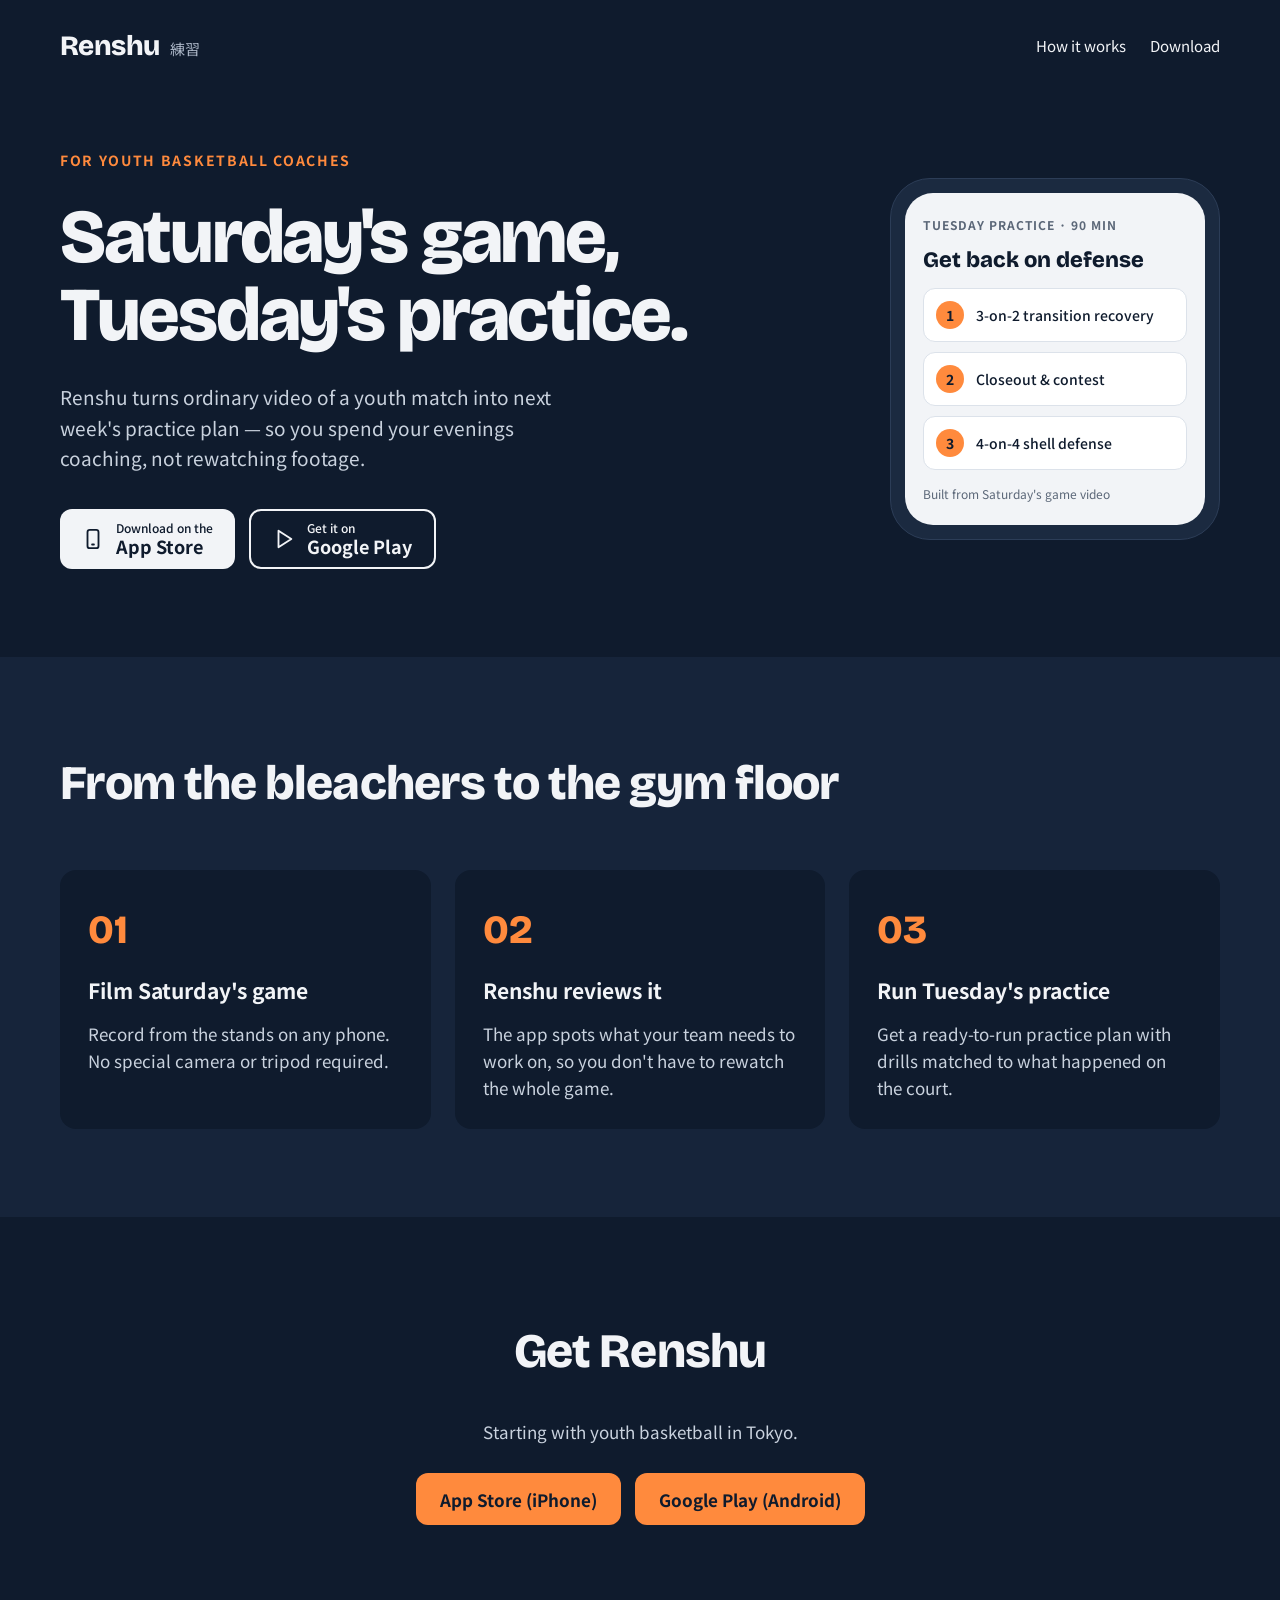
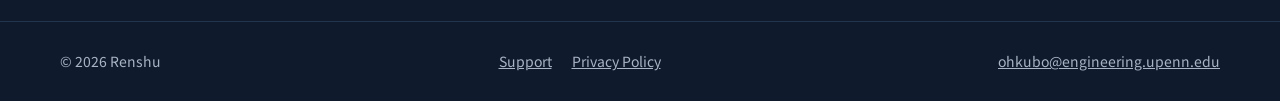
==== index.html @ fe7e8492 "Add Renshu landing, privacy and support pages Co-Authored-By: Claude Opus 5.5 <noreply@anthropic.com" ====
<!doctype html>
<html lang="en">
<head>
<meta charset="utf-8">
<meta name="viewport" content="width=device-width, initial-scale=1">
<title>Renshu — Saturday's game, Tuesday's practice</title>
<meta name="description" content="Renshu turns ordinary video of a youth basketball game into next week's practice plan.">
<!-- Store links: replace APP_STORE_URL and GOOGLE_PLAY_URL below (2 of each) once the listings are live. -->
<link rel="preconnect" href="https://fonts.googleapis.com">
<link href="https://fonts.googleapis.com/css2?family=Bricolage+Grotesque:opsz,wght@12..96,500;12..96,700;12..96,800&family=Noto+Sans+JP:wght@400;500;700&display=swap" rel="stylesheet">
<style>
body{margin:0;background:#0F1B2D}
a{color:#F2F4F7}a:hover{color:#FFB37A}
</style>
</head>
<body>
<div style="min-height: 100vh; background: #0F1B2D; color: #F2F4F7; font-family: 'Noto Sans JP', system-ui, sans-serif; font-size: 17px; line-height: 1.6">

<header style="max-width: 1160px; margin: 0 auto; padding: 24px 24px; display: flex; flex-wrap: wrap; gap: 16px; align-items: center; justify-content: space-between">
<div style="display: flex; align-items: baseline; gap: 10px">
<span style="font-family: 'Bricolage Grotesque', sans-serif; font-weight: 800; font-size: 28px; letter-spacing: -0.02em">Renshu</span>
<span style="font-size: 15px; color: #A9B4C4">練習</span>
</div>
<nav style="display: flex; gap: 24px; flex-wrap: wrap; font-size: 15px">
<a href="#how" style="text-decoration: none">How it works</a>
<a href="#download" style="text-decoration: none">Download</a>
</nav>
</header>

<section style="max-width: 1160px; margin: 0 auto; padding: 56px 24px 88px; display: flex; flex-wrap: wrap; gap: 56px; align-items: center">
<div style="flex: 999 1 520px; min-width: 0; display: flex; flex-direction: column; gap: 28px">
<p style="margin: 0; font-size: 14px; font-weight: 700; letter-spacing: 0.12em; text-transform: uppercase; color: #FF8A3D">For youth basketball coaches</p>
<h1 style="margin: 0; font-family: 'Bricolage Grotesque', sans-serif; font-weight: 800; font-size: clamp(44px, 6vw, 76px); line-height: 1.02; letter-spacing: -0.03em">Saturday's game,<br>Tuesday's practice.</h1>
<p style="margin: 0; max-width: 34rem; font-size: 19px; color: #C9D2DE">Renshu turns ordinary video of a youth match into next week's practice plan — so you spend your evenings coaching, not rewatching footage.</p>
<div style="display: flex; flex-wrap: wrap; gap: 14px; padding-top: 8px">
<a href="APP_STORE_URL" style="display: flex; align-items: center; gap: 12px; min-height: 56px; padding: 0 22px; border-radius: 12px; background: #F2F4F7; color: #0F1B2D; text-decoration: none; font-weight: 700">
<svg width="22" height="22" viewBox="0 0 24 24" fill="none" stroke="currentColor" stroke-width="2" stroke-linecap="round" stroke-linejoin="round" aria-hidden="true"><rect x="6" y="2" width="12" height="20" rx="2.5"></rect><path d="M11 18h2"></path></svg>
<span style="display: flex; flex-direction: column; line-height: 1.2"><span style="font-size: 12px; font-weight: 500">Download on the</span><span style="font-size: 18px">App Store</span></span>
</a>
<a href="GOOGLE_PLAY_URL" style="display: flex; align-items: center; gap: 12px; min-height: 56px; padding: 0 22px; border-radius: 12px; background: transparent; border: 2px solid #F2F4F7; color: #F2F4F7; text-decoration: none; font-weight: 700">
<svg width="22" height="22" viewBox="0 0 24 24" fill="none" stroke="currentColor" stroke-width="2" stroke-linecap="round" stroke-linejoin="round" aria-hidden="true"><path d="M6 3l14 9-14 9z"></path></svg>
<span style="display: flex; flex-direction: column; line-height: 1.2"><span style="font-size: 12px; font-weight: 500">Get it on</span><span style="font-size: 18px">Google Play</span></span>
</a>
</div>
</div>

<div style="flex: 1 1 320px; display: flex; justify-content: center">
<div style="width: 300px; max-width: 100%; border-radius: 40px; background: #1B2A40; padding: 14px; border: 1px solid #2C3D57">
<div style="border-radius: 28px; background: #F2F4F7; color: #0F1B2D; padding: 22px 18px; display: flex; flex-direction: column; gap: 14px">
<div style="font-size: 12px; font-weight: 700; letter-spacing: 0.08em; text-transform: uppercase; color: #5B6778">Tuesday practice · 90 min</div>
<div style="font-family: 'Bricolage Grotesque', sans-serif; font-size: 22px; font-weight: 800; line-height: 1.15">Get back on defense</div>
<div style="display: flex; flex-direction: column; gap: 10px">
<div style="display: flex; gap: 12px; align-items: center; padding: 12px; border-radius: 12px; background: #FFFFFF; border: 1px solid #DCE2EA"><span style="width: 28px; height: 28px; border-radius: 50%; background: #FF8A3D; color: #0F1B2D; display: flex; align-items: center; justify-content: center; font-weight: 700; font-size: 14px">1</span><span style="font-size: 14px; font-weight: 500">3-on-2 transition recovery</span></div>
<div style="display: flex; gap: 12px; align-items: center; padding: 12px; border-radius: 12px; background: #FFFFFF; border: 1px solid #DCE2EA"><span style="width: 28px; height: 28px; border-radius: 50%; background: #FF8A3D; color: #0F1B2D; display: flex; align-items: center; justify-content: center; font-weight: 700; font-size: 14px">2</span><span style="font-size: 14px; font-weight: 500">Closeout &amp; contest</span></div>
<div style="display: flex; gap: 12px; align-items: center; padding: 12px; border-radius: 12px; background: #FFFFFF; border: 1px solid #DCE2EA"><span style="width: 28px; height: 28px; border-radius: 50%; background: #FF8A3D; color: #0F1B2D; display: flex; align-items: center; justify-content: center; font-weight: 700; font-size: 14px">3</span><span style="font-size: 14px; font-weight: 500">4-on-4 shell defense</span></div>
</div>
<div style="font-size: 12px; color: #5B6778">Built from Saturday's game video</div>
</div>
</div>
</div>
</section>

<section id="how" style="background: #16243A; padding: 88px 24px">
<div style="max-width: 1160px; margin: 0 auto; display: flex; flex-direction: column; gap: 48px">
<h2 style="margin: 0; font-family: 'Bricolage Grotesque', sans-serif; font-weight: 800; font-size: clamp(32px, 4vw, 48px); letter-spacing: -0.02em">From the bleachers to the gym floor</h2>
<div style="display: grid; grid-template-columns: repeat(auto-fit, minmax(240px, 1fr)); gap: 24px">
<div style="display: flex; flex-direction: column; gap: 12px; padding: 28px; border-radius: 16px; background: #0F1B2D">
<span style="font-family: 'Bricolage Grotesque', sans-serif; font-size: 40px; font-weight: 800; color: #FF8A3D">01</span>
<h3 style="margin: 0; font-size: 21px">Film Saturday's game</h3>
<p style="margin: 0; color: #C9D2DE">Record from the stands on any phone. No special camera or tripod required.</p>
</div>
<div style="display: flex; flex-direction: column; gap: 12px; padding: 28px; border-radius: 16px; background: #0F1B2D">
<span style="font-family: 'Bricolage Grotesque', sans-serif; font-size: 40px; font-weight: 800; color: #FF8A3D">02</span>
<h3 style="margin: 0; font-size: 21px">Renshu reviews it</h3>
<p style="margin: 0; color: #C9D2DE">The app spots what your team needs to work on, so you don't have to rewatch the whole game.</p>
</div>
<div style="display: flex; flex-direction: column; gap: 12px; padding: 28px; border-radius: 16px; background: #0F1B2D">
<span style="font-family: 'Bricolage Grotesque', sans-serif; font-size: 40px; font-weight: 800; color: #FF8A3D">03</span>
<h3 style="margin: 0; font-size: 21px">Run Tuesday's practice</h3>
<p style="margin: 0; color: #C9D2DE">Get a ready-to-run practice plan with drills matched to what happened on the court.</p>
</div>
</div>
</div>
</section>

<section id="download" style="padding: 96px 24px">
<div style="max-width: 760px; margin: 0 auto; display: flex; flex-direction: column; align-items: center; gap: 28px; text-align: center">
<h2 style="margin: 0; font-family: 'Bricolage Grotesque', sans-serif; font-weight: 800; font-size: clamp(32px, 4vw, 48px); letter-spacing: -0.02em">Get Renshu</h2>
<p style="margin: 0; color: #C9D2DE">Starting with youth basketball in Tokyo.</p>
<div style="display: flex; flex-wrap: wrap; gap: 14px; justify-content: center">
<a href="APP_STORE_URL" style="display: flex; align-items: center; min-height: 52px; padding: 0 24px; border-radius: 12px; background: #FF8A3D; color: #0F1B2D; text-decoration: none; font-weight: 700">App Store (iPhone)</a>
<a href="GOOGLE_PLAY_URL" style="display: flex; align-items: center; min-height: 52px; padding: 0 24px; border-radius: 12px; background: #FF8A3D; color: #0F1B2D; text-decoration: none; font-weight: 700">Google Play (Android)</a>
</div>
</div>
</section>

<footer style="border-top: 1px solid #23344D; padding: 28px 24px">
<div style="max-width: 1160px; margin: 0 auto; display: flex; flex-wrap: wrap; gap: 12px; justify-content: space-between; font-size: 14px; color: #A9B4C4">
<span>© 2026 Renshu</span>
<span style="display: flex; gap: 20px; flex-wrap: wrap"><a href="support.html" style="color: #A9B4C4">Support</a><a href="privacy.html" style="color: #A9B4C4">Privacy Policy</a></span>
<a href="mailto:ohkubo@engineering.upenn.edu" style="color: #A9B4C4">ohkubo@engineering.upenn.edu</a>
</div>
</footer>

</div>
</body>
</html>
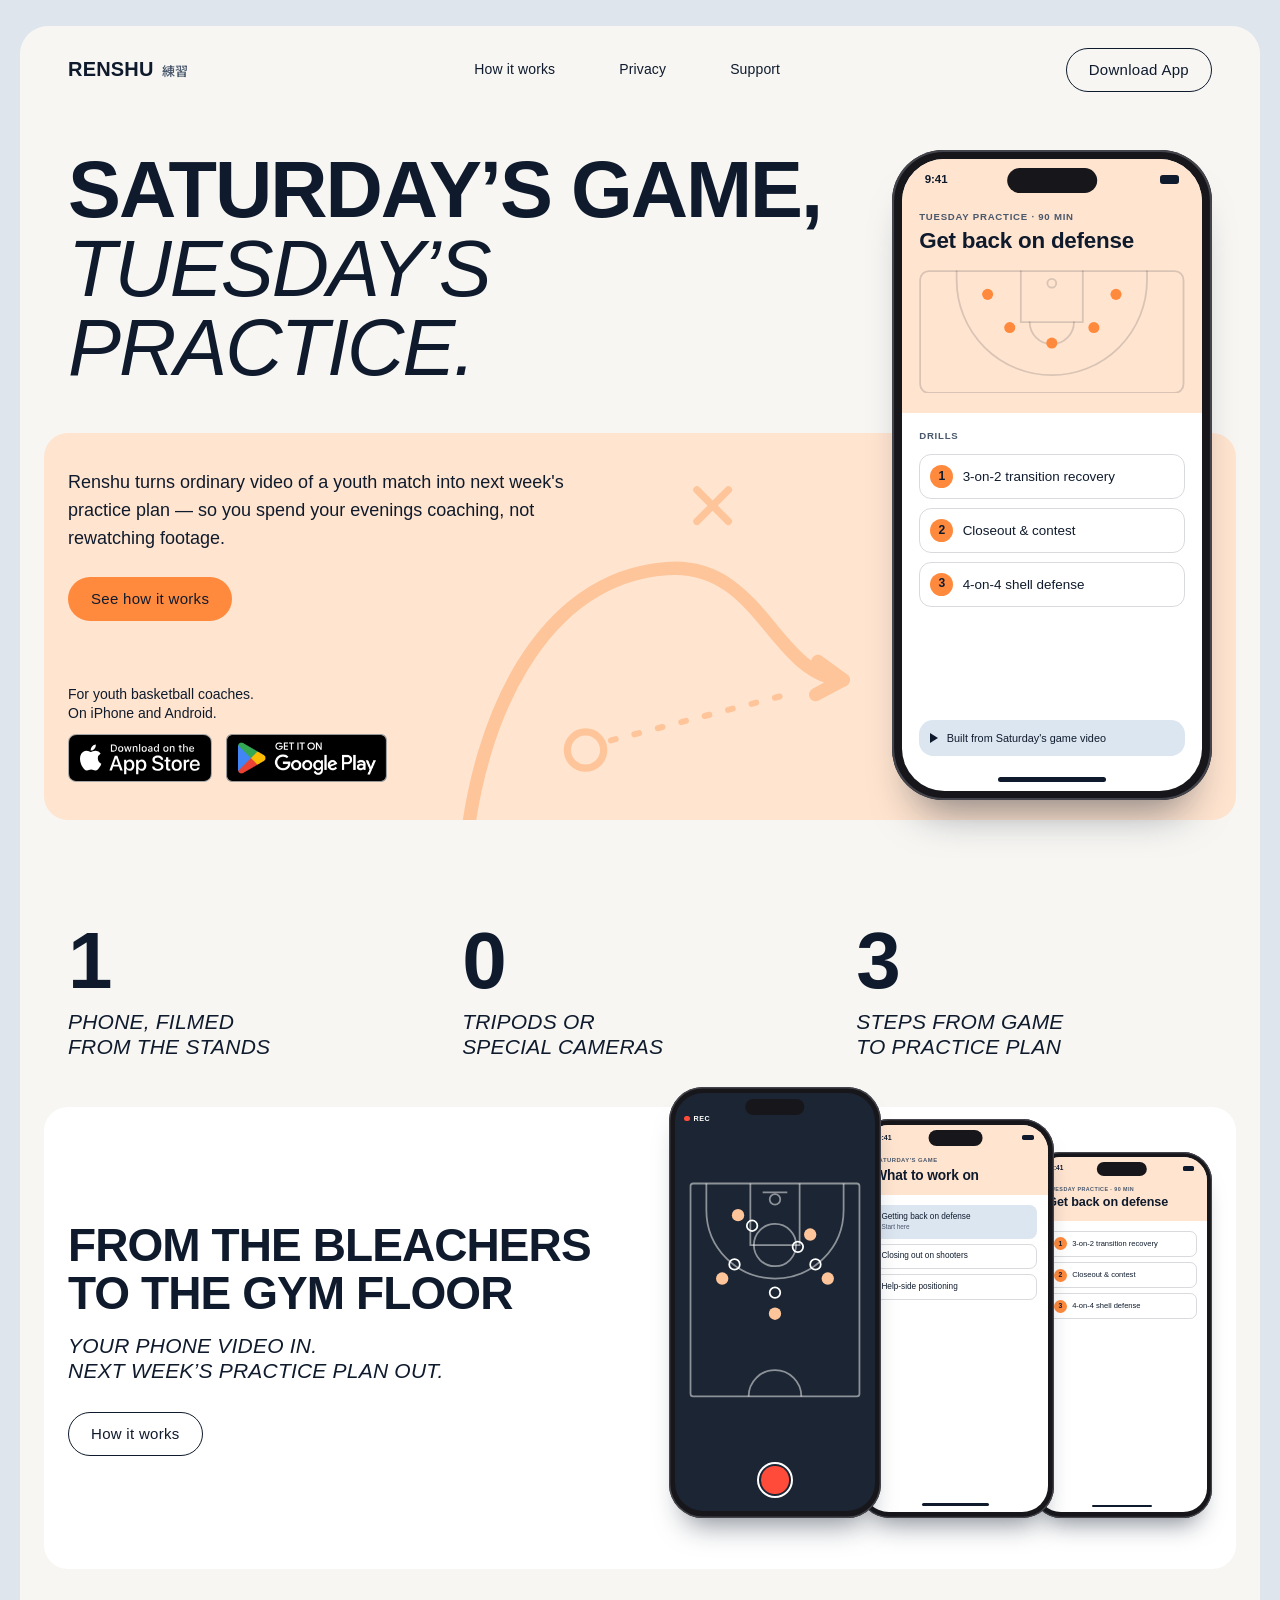
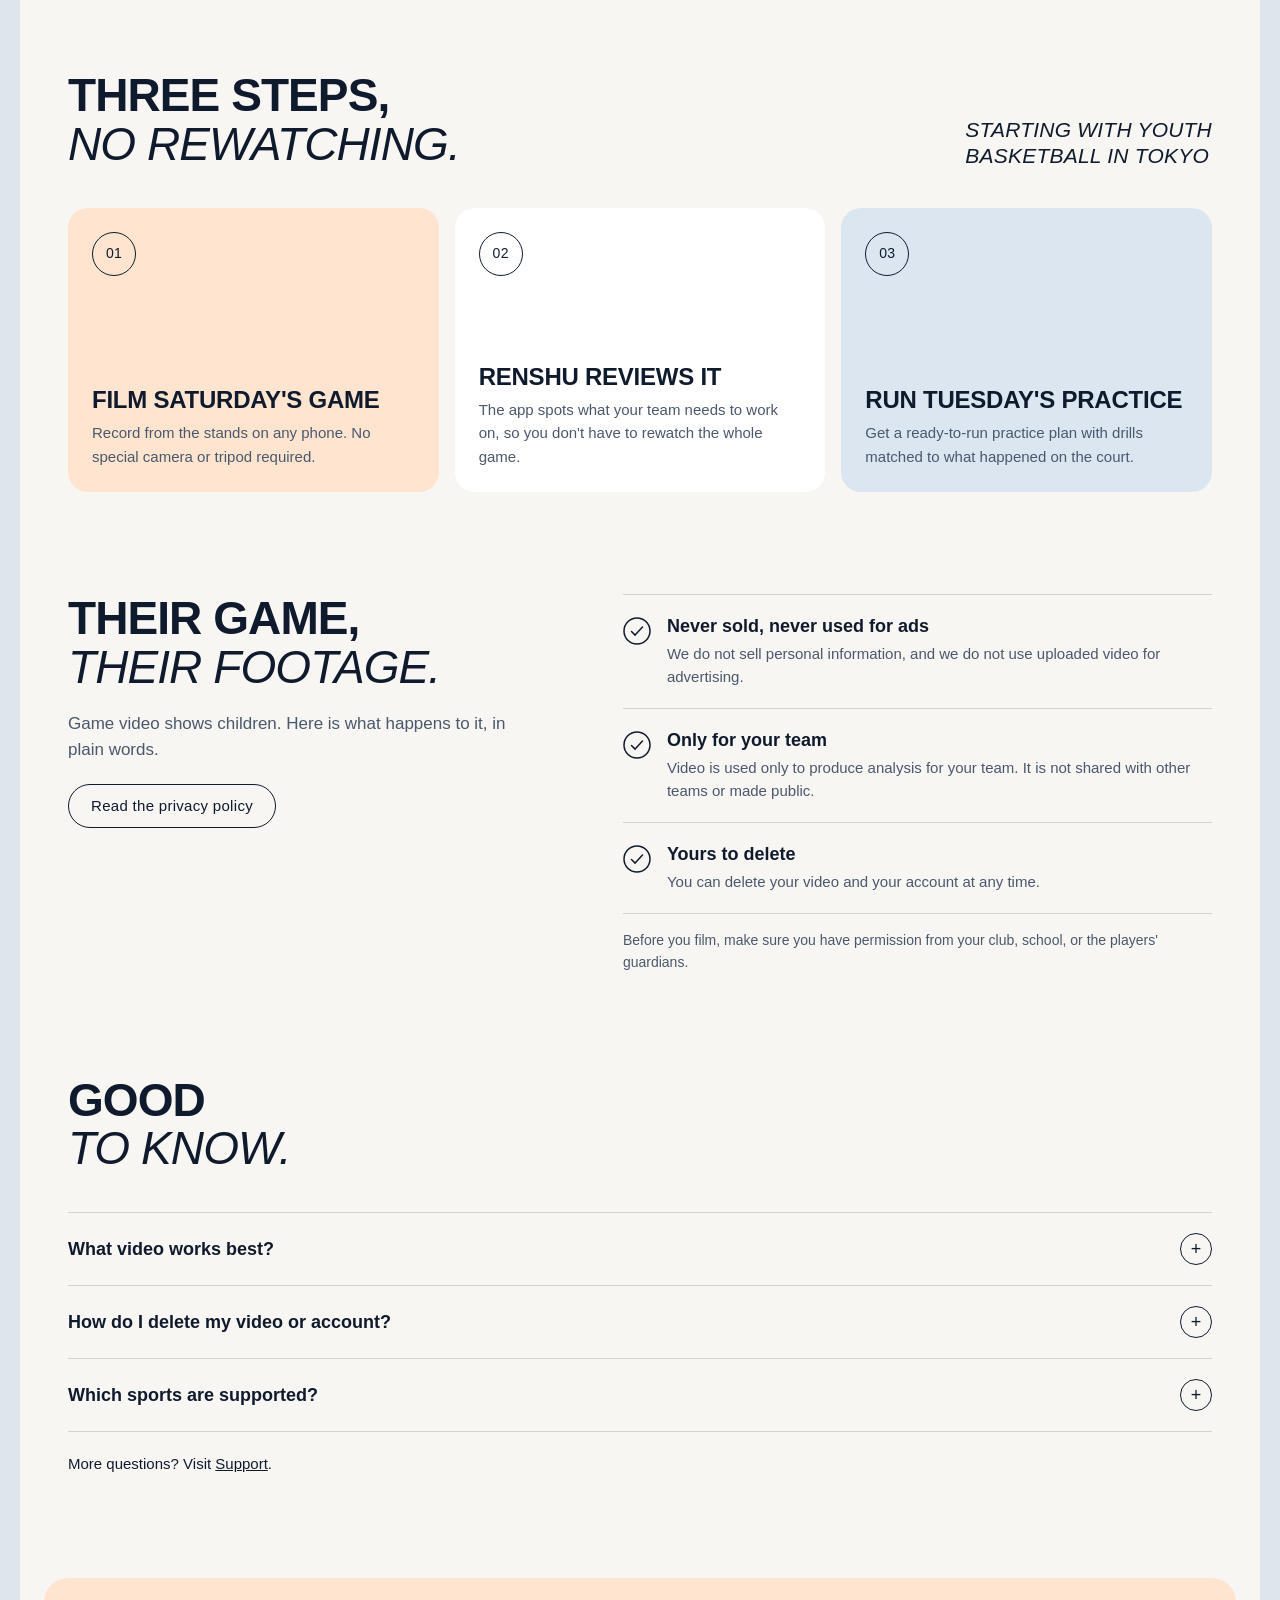
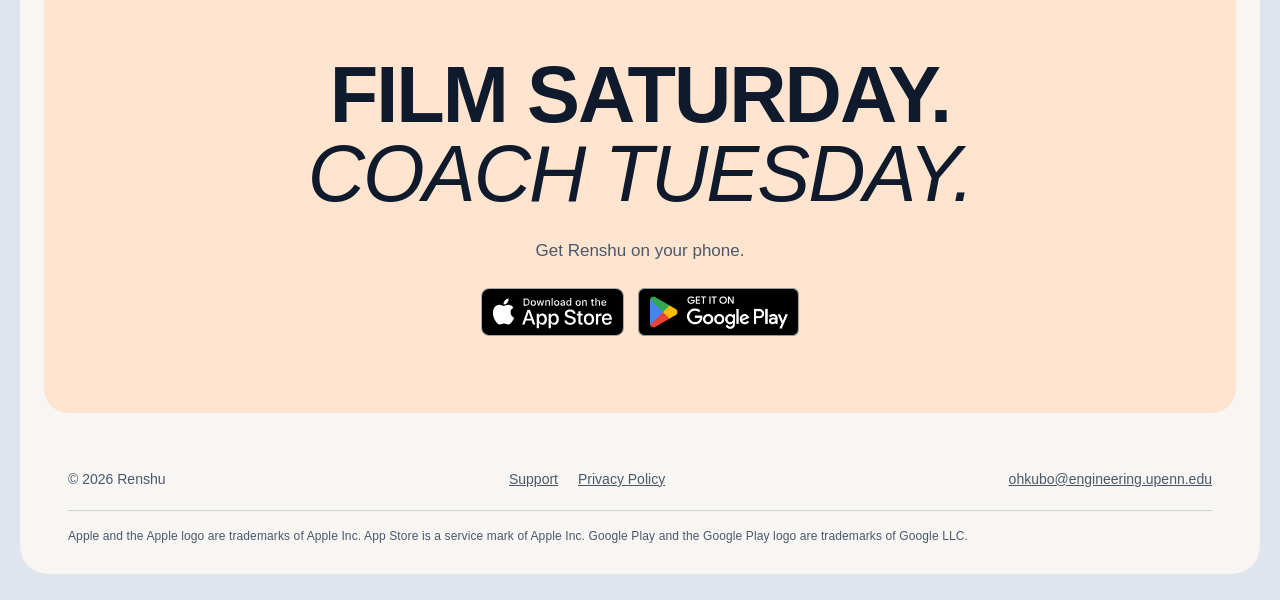
==== commit fe002067: "Redesign landing page with a light layout and official store badges - Rebuild index.html: hero with " ====
--- a/index.html
+++ b/index.html
@@ -6,100 +6,254 @@
 <title>Renshu — Saturday's game, Tuesday's practice</title>
 <meta name="description" content="Renshu turns ordinary video of a youth basketball game into next week's practice plan.">
 <!-- Store links: replace APP_STORE_URL and GOOGLE_PLAY_URL below (2 of each) once the listings are live. -->
-<link rel="preconnect" href="https://fonts.googleapis.com">
-<link href="https://fonts.googleapis.com/css2?family=Bricolage+Grotesque:opsz,wght@12..96,500;12..96,700;12..96,800&family=Noto+Sans+JP:wght@400;500;700&display=swap" rel="stylesheet">
-<style>
-body{margin:0;background:#0F1B2D}
-a{color:#F2F4F7}a:hover{color:#FFB37A}
-</style>
+<link rel="preconnect" href="https://api.fontshare.com">
+<link rel="preconnect" href="https://cdn.fontshare.com" crossorigin>
+<link href="https://api.fontshare.com/v2/css?f[]=satoshi@300,301,400,500,700&display=swap" rel="stylesheet">
+<link href="https://fonts.googleapis.com/css2?family=Noto+Sans+JP:wght@500&text=%E7%B7%B4%E7%BF%92&display=swap" rel="stylesheet">
+<link rel="stylesheet" href="styles.css">
 </head>
 <body>
-<div style="min-height: 100vh; background: #0F1B2D; color: #F2F4F7; font-family: 'Noto Sans JP', system-ui, sans-serif; font-size: 17px; line-height: 1.6">
-
-<header style="max-width: 1160px; margin: 0 auto; padding: 24px 24px; display: flex; flex-wrap: wrap; gap: 16px; align-items: center; justify-content: space-between">
-<div style="display: flex; align-items: baseline; gap: 10px">
-<span style="font-family: 'Bricolage Grotesque', sans-serif; font-weight: 800; font-size: 28px; letter-spacing: -0.02em">Renshu</span>
-<span style="font-size: 15px; color: #A9B4C4">練習</span>
-</div>
-<nav style="display: flex; gap: 24px; flex-wrap: wrap; font-size: 15px">
-<a href="#how" style="text-decoration: none">How it works</a>
-<a href="#download" style="text-decoration: none">Download</a>
+<div class="page">
+
+<header class="nav">
+<a class="brand" href="index.html">Renshu <span lang="ja">練習</span></a>
+<nav class="nav-links" aria-label="Main">
+<a href="#how">How it works</a>
+<a href="#privacy">Privacy</a>
+<a href="support.html">Support</a>
 </nav>
+<a class="btn btn-outline" href="#download">Download App</a>
 </header>
 
-<section style="max-width: 1160px; margin: 0 auto; padding: 56px 24px 88px; display: flex; flex-wrap: wrap; gap: 56px; align-items: center">
-<div style="flex: 999 1 520px; min-width: 0; display: flex; flex-direction: column; gap: 28px">
-<p style="margin: 0; font-size: 14px; font-weight: 700; letter-spacing: 0.12em; text-transform: uppercase; color: #FF8A3D">For youth basketball coaches</p>
-<h1 style="margin: 0; font-family: 'Bricolage Grotesque', sans-serif; font-weight: 800; font-size: clamp(44px, 6vw, 76px); line-height: 1.02; letter-spacing: -0.03em">Saturday's game,<br>Tuesday's practice.</h1>
-<p style="margin: 0; max-width: 34rem; font-size: 19px; color: #C9D2DE">Renshu turns ordinary video of a youth match into next week's practice plan — so you spend your evenings coaching, not rewatching footage.</p>
-<div style="display: flex; flex-wrap: wrap; gap: 14px; padding-top: 8px">
-<a href="APP_STORE_URL" style="display: flex; align-items: center; gap: 12px; min-height: 56px; padding: 0 22px; border-radius: 12px; background: #F2F4F7; color: #0F1B2D; text-decoration: none; font-weight: 700">
-<svg width="22" height="22" viewBox="0 0 24 24" fill="none" stroke="currentColor" stroke-width="2" stroke-linecap="round" stroke-linejoin="round" aria-hidden="true"><rect x="6" y="2" width="12" height="20" rx="2.5"></rect><path d="M11 18h2"></path></svg>
-<span style="display: flex; flex-direction: column; line-height: 1.2"><span style="font-size: 12px; font-weight: 500">Download on the</span><span style="font-size: 18px">App Store</span></span>
-</a>
-<a href="GOOGLE_PLAY_URL" style="display: flex; align-items: center; gap: 12px; min-height: 56px; padding: 0 22px; border-radius: 12px; background: transparent; border: 2px solid #F2F4F7; color: #F2F4F7; text-decoration: none; font-weight: 700">
-<svg width="22" height="22" viewBox="0 0 24 24" fill="none" stroke="currentColor" stroke-width="2" stroke-linecap="round" stroke-linejoin="round" aria-hidden="true"><path d="M6 3l14 9-14 9z"></path></svg>
-<span style="display: flex; flex-direction: column; line-height: 1.2"><span style="font-size: 12px; font-weight: 500">Get it on</span><span style="font-size: 18px">Google Play</span></span>
-</a>
-</div>
-</div>
-
-<div style="flex: 1 1 320px; display: flex; justify-content: center">
-<div style="width: 300px; max-width: 100%; border-radius: 40px; background: #1B2A40; padding: 14px; border: 1px solid #2C3D57">
-<div style="border-radius: 28px; background: #F2F4F7; color: #0F1B2D; padding: 22px 18px; display: flex; flex-direction: column; gap: 14px">
-<div style="font-size: 12px; font-weight: 700; letter-spacing: 0.08em; text-transform: uppercase; color: #5B6778">Tuesday practice · 90 min</div>
-<div style="font-family: 'Bricolage Grotesque', sans-serif; font-size: 22px; font-weight: 800; line-height: 1.15">Get back on defense</div>
-<div style="display: flex; flex-direction: column; gap: 10px">
-<div style="display: flex; gap: 12px; align-items: center; padding: 12px; border-radius: 12px; background: #FFFFFF; border: 1px solid #DCE2EA"><span style="width: 28px; height: 28px; border-radius: 50%; background: #FF8A3D; color: #0F1B2D; display: flex; align-items: center; justify-content: center; font-weight: 700; font-size: 14px">1</span><span style="font-size: 14px; font-weight: 500">3-on-2 transition recovery</span></div>
-<div style="display: flex; gap: 12px; align-items: center; padding: 12px; border-radius: 12px; background: #FFFFFF; border: 1px solid #DCE2EA"><span style="width: 28px; height: 28px; border-radius: 50%; background: #FF8A3D; color: #0F1B2D; display: flex; align-items: center; justify-content: center; font-weight: 700; font-size: 14px">2</span><span style="font-size: 14px; font-weight: 500">Closeout &amp; contest</span></div>
-<div style="display: flex; gap: 12px; align-items: center; padding: 12px; border-radius: 12px; background: #FFFFFF; border: 1px solid #DCE2EA"><span style="width: 28px; height: 28px; border-radius: 50%; background: #FF8A3D; color: #0F1B2D; display: flex; align-items: center; justify-content: center; font-weight: 700; font-size: 14px">3</span><span style="font-size: 14px; font-weight: 500">4-on-4 shell defense</span></div>
-</div>
-<div style="font-size: 12px; color: #5B6778">Built from Saturday's game video</div>
-</div>
-</div>
-</div>
-</section>
-
-<section id="how" style="background: #16243A; padding: 88px 24px">
-<div style="max-width: 1160px; margin: 0 auto; display: flex; flex-direction: column; gap: 48px">
-<h2 style="margin: 0; font-family: 'Bricolage Grotesque', sans-serif; font-weight: 800; font-size: clamp(32px, 4vw, 48px); letter-spacing: -0.02em">From the bleachers to the gym floor</h2>
-<div style="display: grid; grid-template-columns: repeat(auto-fit, minmax(240px, 1fr)); gap: 24px">
-<div style="display: flex; flex-direction: column; gap: 12px; padding: 28px; border-radius: 16px; background: #0F1B2D">
-<span style="font-family: 'Bricolage Grotesque', sans-serif; font-size: 40px; font-weight: 800; color: #FF8A3D">01</span>
-<h3 style="margin: 0; font-size: 21px">Film Saturday's game</h3>
-<p style="margin: 0; color: #C9D2DE">Record from the stands on any phone. No special camera or tripod required.</p>
-</div>
-<div style="display: flex; flex-direction: column; gap: 12px; padding: 28px; border-radius: 16px; background: #0F1B2D">
-<span style="font-family: 'Bricolage Grotesque', sans-serif; font-size: 40px; font-weight: 800; color: #FF8A3D">02</span>
-<h3 style="margin: 0; font-size: 21px">Renshu reviews it</h3>
-<p style="margin: 0; color: #C9D2DE">The app spots what your team needs to work on, so you don't have to rewatch the whole game.</p>
-</div>
-<div style="display: flex; flex-direction: column; gap: 12px; padding: 28px; border-radius: 16px; background: #0F1B2D">
-<span style="font-family: 'Bricolage Grotesque', sans-serif; font-size: 40px; font-weight: 800; color: #FF8A3D">03</span>
-<h3 style="margin: 0; font-size: 21px">Run Tuesday's practice</h3>
-<p style="margin: 0; color: #C9D2DE">Get a ready-to-run practice plan with drills matched to what happened on the court.</p>
-</div>
-</div>
-</div>
-</section>
-
-<section id="download" style="padding: 96px 24px">
-<div style="max-width: 760px; margin: 0 auto; display: flex; flex-direction: column; align-items: center; gap: 28px; text-align: center">
-<h2 style="margin: 0; font-family: 'Bricolage Grotesque', sans-serif; font-weight: 800; font-size: clamp(32px, 4vw, 48px); letter-spacing: -0.02em">Get Renshu</h2>
-<p style="margin: 0; color: #C9D2DE">Starting with youth basketball in Tokyo.</p>
-<div style="display: flex; flex-wrap: wrap; gap: 14px; justify-content: center">
-<a href="APP_STORE_URL" style="display: flex; align-items: center; min-height: 52px; padding: 0 24px; border-radius: 12px; background: #FF8A3D; color: #0F1B2D; text-decoration: none; font-weight: 700">App Store (iPhone)</a>
-<a href="GOOGLE_PLAY_URL" style="display: flex; align-items: center; min-height: 52px; padding: 0 24px; border-radius: 12px; background: #FF8A3D; color: #0F1B2D; text-decoration: none; font-weight: 700">Google Play (Android)</a>
-</div>
-</div>
-</section>
-
-<footer style="border-top: 1px solid #23344D; padding: 28px 24px">
-<div style="max-width: 1160px; margin: 0 auto; display: flex; flex-wrap: wrap; gap: 12px; justify-content: space-between; font-size: 14px; color: #A9B4C4">
+<main>
+
+<section class="hero">
+<h1 class="display"><span>Saturday&rsquo;s game,</span><span class="light">Tuesday&rsquo;s practice.</span></h1>
+
+<div class="hero-panel">
+<svg class="play-line" viewBox="0 0 1000 320" preserveAspectRatio="xMidYMid slice" aria-hidden="true" focusable="false">
+<path class="pass" d="M476 254 L622 216"></path>
+<path class="cut" pathLength="1" d="M356 345 C366 240 416 120 522 112 C600 106 610 200 668 204"></path>
+<path class="tip" d="M647 188.7 L668 204 L645.1 216.2"></path>
+<circle class="mark" cx="455" cy="262" r="15"></circle>
+<path class="mark" d="M547 47 l26 26 m0 -26 l-26 26"></path>
+</svg>
+<div class="hero-copy">
+<p class="lede">Renshu turns ordinary video of a youth match into next week's practice plan — so you spend your evenings coaching, not rewatching footage.</p>
+<a class="btn btn-primary" href="#how">See how it works</a>
+<div class="stores">
+<p>For youth basketball coaches.<br>On iPhone and Android.</p>
+<div class="badges">
+<a class="store-badge" href="APP_STORE_URL"><img src="assets/app-store-badge.svg" alt="Download on the App Store" width="144" height="48"></a>
+<a class="store-badge" href="GOOGLE_PLAY_URL"><img src="assets/google-play-badge.png" alt="Get it on Google Play" width="161" height="48"></a>
+</div>
+</div>
+</div>
+</div>
+
+<div class="phone hero-phone" role="img" aria-label="The Renshu app showing Tuesday's practice plan, Get back on defense, with three drills built from Saturday's game video.">
+<div class="phone-screen" aria-hidden="true">
+<div class="ps-status"><span>9:41</span><i></i></div>
+<div class="ps-top">
+<p class="ps-label">Tuesday practice · 90 min</p>
+<p class="ps-title">Get back on defense</p>
+<svg class="ps-court" viewBox="0 0 240 112" fill="none" stroke="currentColor" stroke-width="1.6" stroke-linecap="round">
+<rect x="1" y="1" width="238" height="110" rx="8"></rect>
+<path d="M92 1v46h56V1"></path>
+<path d="M100 47a20 20 0 0 0 40 0"></path>
+<path d="M34 1v8a86 86 0 0 0 172 0V1"></path>
+<circle cx="120" cy="12" r="4"></circle>
+<g class="team-a"><circle cx="120" cy="66" r="5"></circle><circle cx="82" cy="52" r="5"></circle><circle cx="158" cy="52" r="5"></circle><circle cx="62" cy="22" r="5"></circle><circle cx="178" cy="22" r="5"></circle></g>
+</svg>
+</div>
+<div class="ps-body">
+<p class="ps-label">Drills</p>
+<ol class="ps-list">
+<li><span>1</span>3-on-2 transition recovery</li>
+<li><span>2</span>Closeout &amp; contest</li>
+<li><span>3</span>4-on-4 shell defense</li>
+</ol>
+<p class="ps-note">Built from Saturday's game video</p>
+</div>
+<div class="ps-home"></div>
+</div>
+</div>
+</section>
+
+<!-- TODO(human): these three facts are the page's proof. They are true today but generic.
+     Replace them with numbers only the team knows, for example games analysed so far or
+     minutes from upload to a finished plan. Keep each to a number plus a two-line label. -->
+<ul class="facts">
+<li class="fact"><b>1</b><span class="caps-light">Phone, filmed<br>from the stands</span></li>
+<li class="fact"><b>0</b><span class="caps-light">Tripods or<br>special cameras</span></li>
+<li class="fact"><b>3</b><span class="caps-light">Steps from game<br>to practice plan</span></li>
+</ul>
+
+<section class="showcase">
+<div class="showcase-copy">
+<h2 class="h2">From the bleachers<br>to the gym floor</h2>
+<p class="caps-light">Your phone video in.<br>Next week&rsquo;s practice plan out.</p>
+<a class="btn btn-outline" href="#how">How it works</a>
+</div>
+
+<div class="phones" role="img" aria-label="Three Renshu screens: filming a game from the stands, the list of what to work on, and the practice plan.">
+<div class="phone">
+<div class="phone-screen screen-film" aria-hidden="true">
+<div class="pf-rec"><i></i>REC</div>
+<svg class="court" viewBox="0 0 200 250" fill="none" stroke="currentColor" stroke-width="2">
+<rect x="4" y="4" width="192" height="242" rx="3"></rect>
+<path d="M72 4v70h56V4"></path>
+<circle cx="100" cy="74" r="24"></circle>
+<path d="M22 4v30a78 78 0 0 0 156 0V4"></path>
+<path d="M86 14h28"></path>
+<circle cx="100" cy="22" r="6"></circle>
+<path d="M70 246a30 30 0 0 1 60 0"></path>
+<g class="team-a"><circle cx="100" cy="152" r="7"></circle><circle cx="40" cy="112" r="7"></circle><circle cx="160" cy="112" r="7"></circle><circle cx="58" cy="40" r="7"></circle><circle cx="140" cy="62" r="7"></circle></g>
+<g class="team-b"><circle cx="100" cy="128" r="6"></circle><circle cx="54" cy="96" r="6"></circle><circle cx="146" cy="96" r="6"></circle><circle cx="74" cy="52" r="6"></circle><circle cx="126" cy="76" r="6"></circle></g>
+</svg>
+<div class="pf-shutter"></div>
+</div>
+</div>
+<div class="phone">
+<div class="phone-screen" aria-hidden="true">
+<div class="ps-status"><span>9:41</span><i></i></div>
+<div class="ps-top">
+<p class="ps-label">Saturday's game</p>
+<p class="ps-title">What to work on</p>
+</div>
+<div class="ps-body">
+<ul class="ps-list">
+<li class="is-top"><div>Getting back on defense<small>Start here</small></div></li>
+<li><div>Closing out on shooters</div></li>
+<li><div>Help-side positioning</div></li>
+</ul>
+</div>
+<div class="ps-home"></div>
+</div>
+</div>
+<div class="phone">
+<div class="phone-screen" aria-hidden="true">
+<div class="ps-status"><span>9:41</span><i></i></div>
+<div class="ps-top">
+<p class="ps-label">Tuesday practice · 90 min</p>
+<p class="ps-title">Get back on defense</p>
+</div>
+<div class="ps-body">
+<ol class="ps-list">
+<li><span>1</span>3-on-2 transition recovery</li>
+<li><span>2</span>Closeout &amp; contest</li>
+<li><span>3</span>4-on-4 shell defense</li>
+</ol>
+</div>
+<div class="ps-home"></div>
+</div>
+</div>
+</div>
+</section>
+
+<section class="section" id="how">
+<div class="section-head">
+<h2 class="h2"><span>Three steps,</span><span class="light">no rewatching.</span></h2>
+<p class="caps-light">Starting with youth<br>basketball in Tokyo</p>
+</div>
+<ol class="steps">
+<li class="step">
+<span class="step-num">01</span>
+<div>
+<h3>Film Saturday's game</h3>
+<p>Record from the stands on any phone. No special camera or tripod required.</p>
+</div>
+</li>
+<li class="step">
+<span class="step-num">02</span>
+<div>
+<h3>Renshu reviews it</h3>
+<p>The app spots what your team needs to work on, so you don't have to rewatch the whole game.</p>
+</div>
+</li>
+<li class="step">
+<span class="step-num">03</span>
+<div>
+<h3>Run Tuesday's practice</h3>
+<p>Get a ready-to-run practice plan with drills matched to what happened on the court.</p>
+</div>
+</li>
+</ol>
+</section>
+
+<section class="section privacy" id="privacy">
+<div class="privacy-copy">
+<h2 class="h2"><span>Their game,</span><span class="light">their footage.</span></h2>
+<p>Game video shows children. Here is what happens to it, in plain words.</p>
+<a class="btn btn-outline" href="privacy.html">Read the privacy policy</a>
+</div>
+<div>
+<ul class="promises">
+<li>
+<svg viewBox="0 0 28 28" fill="none" stroke="currentColor" stroke-width="1.5" stroke-linecap="round" stroke-linejoin="round" aria-hidden="true"><circle cx="14" cy="14" r="13"></circle><path d="M8.5 14.5l3.6 3.6 7.4-8"></path></svg>
+<div>
+<h3>Never sold, never used for ads</h3>
+<p>We do not sell personal information, and we do not use uploaded video for advertising.</p>
+</div>
+</li>
+<li>
+<svg viewBox="0 0 28 28" fill="none" stroke="currentColor" stroke-width="1.5" stroke-linecap="round" stroke-linejoin="round" aria-hidden="true"><circle cx="14" cy="14" r="13"></circle><path d="M8.5 14.5l3.6 3.6 7.4-8"></path></svg>
+<div>
+<h3>Only for your team</h3>
+<p>Video is used only to produce analysis for your team. It is not shared with other teams or made public.</p>
+</div>
+</li>
+<li>
+<svg viewBox="0 0 28 28" fill="none" stroke="currentColor" stroke-width="1.5" stroke-linecap="round" stroke-linejoin="round" aria-hidden="true"><circle cx="14" cy="14" r="13"></circle><path d="M8.5 14.5l3.6 3.6 7.4-8"></path></svg>
+<div>
+<h3>Yours to delete</h3>
+<p>You can delete your video and your account at any time.</p>
+</div>
+</li>
+</ul>
+<p class="privacy-note">Before you film, make sure you have permission from your club, school, or the players' guardians.</p>
+</div>
+</section>
+
+<section class="section" aria-labelledby="faq-title">
+<div class="section-head">
+<h2 class="h2" id="faq-title"><span>Good</span><span class="light">to know.</span></h2>
+</div>
+<div class="faq-list">
+<details>
+<summary>What video works best?</summary>
+<p>Any phone video of the full game, recorded from the stands. Try to keep as much of the court in frame as you can.</p>
+</details>
+<details>
+<summary>How do I delete my video or account?</summary>
+<p>Email us from the address on your account and we'll delete it. See our <a href="privacy.html">Privacy Policy</a> for details.</p>
+</details>
+<details>
+<summary>Which sports are supported?</summary>
+<p>Renshu is starting with youth basketball in Tokyo.</p>
+</details>
+</div>
+<p class="faq-more">More questions? Visit <a href="support.html">Support</a>.</p>
+</section>
+
+<section class="cta" id="download">
+<h2 class="display"><span>Film Saturday.</span><span class="light">Coach Tuesday.</span></h2>
+<p>Get Renshu on your phone.</p>
+<div class="badges">
+<a class="store-badge" href="APP_STORE_URL"><img src="assets/app-store-badge.svg" alt="Download on the App Store" width="144" height="48"></a>
+<a class="store-badge" href="GOOGLE_PLAY_URL"><img src="assets/google-play-badge.png" alt="Get it on Google Play" width="161" height="48"></a>
+</div>
+</section>
+
+</main>
+
+<footer class="footer">
+<div class="footer-row">
 <span>© 2026 Renshu</span>
-<span style="display: flex; gap: 20px; flex-wrap: wrap"><a href="support.html" style="color: #A9B4C4">Support</a><a href="privacy.html" style="color: #A9B4C4">Privacy Policy</a></span>
-<a href="mailto:ohkubo@engineering.upenn.edu" style="color: #A9B4C4">ohkubo@engineering.upenn.edu</a>
-</div>
+<span class="footer-links"><a href="support.html">Support</a><a href="privacy.html">Privacy Policy</a></span>
+<a href="mailto:ohkubo@engineering.upenn.edu">ohkubo@engineering.upenn.edu</a>
+</div>
+<p class="legal">Apple and the Apple logo are trademarks of Apple Inc. App Store is a service mark of Apple Inc. Google Play and the Google Play logo are trademarks of Google LLC.</p>
 </footer>
 
 </div>
--- a/styles.css
+++ b/styles.css
@@ -0,0 +1,428 @@
+/* Renshu site: shared styles for index.html, privacy.html and support.html.
+   Plain CSS, no build step. All colours are the variables in :root. */
+
+:root {
+  --font: "Satoshi", "Helvetica Neue", Helvetica, Arial, sans-serif;
+  --font-jp: "Noto Sans JP", "Hiragino Sans", "Yu Gothic", sans-serif;
+  --gutter: clamp(20px, 4vw, 48px);
+  --r-page: 28px;
+  --r-panel: 24px;
+  --r-card: 20px;
+
+  /* Renshu colours: navy ink, orange only on buttons and marks. */
+  --backdrop: #DFE5EC;
+  --card: #F7F6F3;
+  --surface: #FFFFFF;
+  --panel: #FFE4CF;
+  --panel-2: #DCE6F1;
+  --ink: #0F1B2D;
+  --ink-soft: #4A586C;
+  --line: rgba(15, 27, 45, .16);
+  --btn-bg: #FF8A3D;
+  --btn-bg-hover: #FF9F5F;
+  --btn-fg: #0F1B2D;
+  --mark: #FFC59A;
+}
+
+/* ---------- Base ---------- */
+
+*, *::before, *::after { box-sizing: border-box; }
+
+html { -webkit-text-size-adjust: 100%; scroll-behavior: smooth; }
+
+body {
+  margin: 0;
+  background: var(--backdrop);
+  color: var(--ink);
+  font-family: var(--font);
+  font-size: 17px;
+  line-height: 1.55;
+  -webkit-font-smoothing: antialiased;
+}
+
+a { color: inherit; }
+img, svg { display: block; max-width: 100%; }
+h1, h2, h3, p { margin: 0; }
+
+:focus-visible { outline: 2px solid var(--ink); outline-offset: 3px; border-radius: 4px; }
+
+.page {
+  max-width: 1240px;
+  margin: clamp(8px, 2vw, 28px) auto;
+  background: var(--card);
+  border-radius: var(--r-page);
+  overflow: hidden;
+}
+
+/* ---------- Type ---------- */
+
+.display {
+  font-size: clamp(44px, 6.2vw, 80px);
+  font-weight: 700;
+  line-height: 1;
+  letter-spacing: -.025em;
+  text-transform: uppercase;
+}
+
+.h2 {
+  font-size: clamp(28px, 3.6vw, 46px);
+  font-weight: 700;
+  line-height: 1.05;
+  letter-spacing: -.02em;
+  text-transform: uppercase;
+}
+
+.display span, .h2 span { display: block; }
+.display .light, .h2 .light { font-weight: 300; font-style: italic; }
+
+.caps-light {
+  font-size: clamp(15px, 1.7vw, 21px);
+  font-weight: 300;
+  font-style: italic;
+  line-height: 1.2;
+  letter-spacing: .01em;
+  text-transform: uppercase;
+}
+
+/* ---------- Nav ---------- */
+
+.nav {
+  display: flex;
+  align-items: center;
+  justify-content: space-between;
+  gap: 16px;
+  padding: 22px var(--gutter);
+}
+
+.brand {
+  display: inline-flex;
+  align-items: baseline;
+  gap: 8px;
+  font-size: 20px;
+  font-weight: 700;
+  letter-spacing: .01em;
+  text-transform: uppercase;
+  text-decoration: none;
+}
+
+.brand span {
+  font-family: var(--font-jp);
+  font-size: 13px;
+  font-weight: 500;
+  letter-spacing: .04em;
+  color: var(--ink-soft);
+}
+
+.nav-links { display: flex; gap: clamp(24px, 5vw, 72px); font-size: 14px; font-weight: 500; letter-spacing: .01em; }
+.nav-links a { text-decoration: none; }
+.nav-links a:hover { text-decoration: underline; text-underline-offset: 5px; }
+
+/* ---------- Buttons and store badges ---------- */
+
+.btn {
+  display: inline-flex;
+  align-items: center;
+  justify-content: center;
+  min-height: 44px;
+  padding: 0 22px;
+  border: 1.5px solid transparent;
+  border-radius: 999px;
+  font-size: 15px;
+  font-weight: 500;
+  letter-spacing: .02em;
+  text-decoration: none;
+  white-space: nowrap;
+  transition: background-color .12s ease-out, color .12s ease-out, transform .09s ease-out;
+}
+
+.btn:active { transform: scale(.98); }
+.btn-primary { background: var(--btn-bg); color: var(--btn-fg); }
+.btn-primary:hover { background: var(--btn-bg-hover); }
+.btn-outline { border-color: var(--ink); }
+.btn-outline:hover { background: var(--ink); color: var(--card); }
+
+.badges { display: flex; flex-wrap: wrap; gap: 14px; }
+.store-badge { display: block; border-radius: 8px; transition: transform .12s ease-out, opacity .12s ease-out; }
+.store-badge:hover { transform: translateY(-2px); opacity: .88; }
+.store-badge img { height: 48px; width: auto; }
+
+/* ---------- Hero ---------- */
+
+.hero {
+  --phone-w: clamp(230px, 26vw, 320px);
+  display: grid;
+  grid-template-columns: minmax(0, 1fr) var(--phone-w);
+  column-gap: clamp(24px, 4vw, 56px);
+  padding: clamp(16px, 3vw, 36px) var(--gutter) 0;
+}
+
+.hero .display { grid-column: 1; grid-row: 1; padding-bottom: clamp(24px, 3.4vw, 44px); }
+
+.hero-panel {
+  grid-column: 1 / -1;
+  grid-row: 2;
+  position: relative;
+  /* At least 12px, so the store badges keep their required clear space on phones. */
+  --bleed: max(12px, calc(var(--gutter) / 2));
+  margin: 0 calc(var(--bleed) * -1) calc(var(--gutter) / 2);
+  padding: clamp(24px, 3vw, 36px) var(--bleed);
+  border-radius: var(--r-panel);
+  background: var(--panel);
+  overflow: hidden;
+}
+
+.hero-copy { position: relative; max-width: min(31rem, calc(100% - var(--phone-w) - 24px)); }
+.lede { max-width: 34rem; font-size: clamp(16px, 1.5vw, 18px); }
+.hero-copy .btn { margin-top: 24px; }
+
+.stores { display: flex; flex-wrap: wrap; align-items: center; gap: 12px 24px; margin-top: clamp(32px, 5vw, 64px); }
+.stores p { font-size: 14px; line-height: 1.35; }
+
+.phone.hero-phone {
+  grid-column: 2;
+  grid-row: 1 / span 2;
+  align-self: end;
+  z-index: 1;
+  --w: var(--phone-w);
+  margin-bottom: calc(var(--gutter) / 2 + 20px);
+}
+
+/* The play-diagram line: a cut (solid), a pass (dashed), one O and one X. */
+.play-line { position: absolute; inset: 0; width: 100%; height: 100%; fill: none; stroke: var(--mark); stroke-linecap: round; stroke-linejoin: round; pointer-events: none; }
+.play-line .cut { stroke-width: 11; stroke-dasharray: 1; stroke-dashoffset: 1; animation: draw 1.1s .2s cubic-bezier(.22, .61, .36, 1) forwards; }
+.play-line .tip { stroke-width: 11; }
+.play-line .pass { stroke-width: 5; stroke-dasharray: 4 16; }
+.play-line .mark { stroke-width: 6; }
+.play-line .tip, .play-line .pass, .play-line .mark { opacity: 0; animation: fade .3s 1.2s ease-out forwards; }
+
+@keyframes draw { to { stroke-dashoffset: 0; } }
+@keyframes fade { to { opacity: 1; } }
+
+/* ---------- Phone mock (sizes are in em, so it scales with --w) ---------- */
+
+.phone {
+  --w: 300px;
+  position: relative;
+  flex: none;
+  width: var(--w);
+  aspect-ratio: 300 / 610;
+  padding: .6em;
+  border-radius: 3.2em;
+  background: #17171B;
+  box-shadow: inset 0 0 0 .13em #44444C, 0 2em 2.6em -1.4em rgba(15, 27, 45, .5);
+  font-size: calc(var(--w) / 20);
+  line-height: 1.3;
+}
+
+.phone-screen {
+  position: relative;
+  display: flex;
+  flex-direction: column;
+  height: 100%;
+  border-radius: 2.65em;
+  background: var(--surface);
+  color: var(--ink);
+  overflow: hidden;
+}
+
+/* Dynamic island */
+.phone-screen::after {
+  content: "";
+  position: absolute;
+  top: .55em;
+  left: 50%;
+  width: 5.6em;
+  height: 1.55em;
+  transform: translateX(-50%);
+  border-radius: 1em;
+  background: #17171B;
+}
+
+.ps-status { display: flex; justify-content: space-between; align-items: center; padding: 1.1em 2em 0; background: var(--panel); font-size: .72em; font-weight: 700; }
+.ps-status i { width: 1.7em; height: .8em; border-radius: .25em; background: currentColor; }
+.ps-top { position: relative; padding: 1.5em 1.1em 1.2em; background: var(--panel); }
+.ps-label { font-size: .6em; font-weight: 700; letter-spacing: .08em; text-transform: uppercase; color: var(--ink-soft); }
+.ps-title { margin-top: .25em; font-size: 1.4em; font-weight: 700; line-height: 1.1; letter-spacing: -.01em; }
+.ps-court { margin-top: 1em; color: var(--line); }
+.ps-court .team-a { fill: var(--btn-bg); stroke: none; }
+.ps-body { flex: 1; display: flex; flex-direction: column; gap: .7em; padding: 1.1em; }
+
+.ps-list { display: flex; flex-direction: column; gap: .55em; margin: 0; padding: 0; list-style: none; }
+.ps-list li { display: flex; align-items: center; gap: .7em; padding: .75em; border: .07em solid var(--line); border-radius: .9em; font-size: .84em; font-weight: 500; }
+.ps-list span { flex: none; display: grid; place-items: center; width: 1.9em; height: 1.9em; border-radius: 50%; background: var(--btn-bg); color: var(--btn-fg); font-size: .9em; font-weight: 700; }
+.ps-list .is-top { border-color: transparent; background: var(--panel-2); }
+.ps-list small { display: block; font-size: .78em; font-weight: 400; color: var(--ink-soft); }
+
+.ps-note { display: flex; align-items: center; gap: .8em; margin-top: auto; padding: 1em; border-radius: 1.3em; background: var(--panel-2); font-size: .68em; font-weight: 500; }
+.ps-note::before { content: ""; flex: none; border: solid transparent; border-width: .5em 0 .5em .8em; border-left-color: currentColor; }
+.ps-home { align-self: center; width: 36%; height: .3em; margin: .2em 0 .55em; border-radius: 1em; background: var(--ink); }
+
+/* Filming screen: a viewfinder looking down at the court. */
+.screen-film { background: #1B2533; color: #FFFFFF; }
+.screen-film .court { flex: 1; min-height: 0; margin: 3.4em 1.1em 0; color: rgba(255, 255, 255, .5); }
+.screen-film .team-a { fill: var(--mark); stroke: none; }
+.screen-film .team-b { stroke: #FFFFFF; }
+.pf-rec { position: absolute; top: 2.9em; left: 1.2em; display: flex; align-items: center; gap: .5em; font-size: .68em; font-weight: 700; letter-spacing: .08em; }
+.pf-rec i { width: .8em; height: .8em; border-radius: 50%; background: #FF4B3A; }
+.pf-shutter { align-self: center; width: 3.4em; height: 3.4em; margin: 1em 0 1.3em; border: .25em solid #FFFFFF; border-radius: 50%; background: #FF4B3A; background-clip: content-box; padding: .22em; }
+
+/* ---------- Facts ---------- */
+
+.facts {
+  display: grid;
+  grid-template-columns: repeat(3, minmax(0, 1fr));
+  gap: clamp(12px, 3vw, 48px);
+  margin: 0;
+  padding: clamp(40px, 6vw, 80px) var(--gutter) clamp(28px, 4vw, 48px);
+  list-style: none;
+}
+
+.fact b { display: block; font-size: clamp(44px, 6.4vw, 80px); font-weight: 700; line-height: 1; letter-spacing: -.03em; }
+.fact span { display: block; margin-top: 8px; }
+
+/* ---------- Showcase ---------- */
+
+.showcase {
+  display: grid;
+  grid-template-columns: minmax(0, 1fr) auto;
+  align-items: center;
+  gap: 32px;
+  margin: 0 calc(var(--gutter) / 2);
+  padding: clamp(28px, 4vw, 56px) calc(var(--gutter) / 2);
+  border-radius: var(--r-panel);
+  background: var(--surface);
+}
+
+.showcase-copy { display: flex; flex-direction: column; align-items: flex-start; gap: 16px; }
+.showcase-copy .btn { margin-top: 12px; }
+
+.phones { display: flex; align-items: flex-end; margin-top: -72px; }
+.phones .phone:nth-child(1) { --w: clamp(150px, 17vw, 212px); z-index: 3; }
+.phones .phone:nth-child(2) { --w: clamp(138px, 15.6vw, 196px); z-index: 2; margin-left: calc(var(--w) * -.12); }
+.phones .phone:nth-child(3) { --w: clamp(126px, 14.4vw, 180px); z-index: 1; margin-left: calc(var(--w) * -.12); }
+
+/* ---------- Sections ---------- */
+
+.section { padding: clamp(56px, 8vw, 104px) var(--gutter) 0; }
+
+.section-head { display: flex; flex-wrap: wrap; align-items: flex-end; justify-content: space-between; gap: 16px 32px; margin-bottom: clamp(24px, 3.4vw, 40px); }
+
+.steps { display: grid; grid-template-columns: repeat(3, minmax(0, 1fr)); gap: 16px; margin: 0; padding: 0; list-style: none; }
+
+.step {
+  display: flex;
+  flex-direction: column;
+  justify-content: space-between;
+  gap: clamp(40px, 7vw, 88px);
+  padding: 24px;
+  border-radius: var(--r-card);
+}
+
+.step:nth-child(1) { background: var(--panel); }
+.step:nth-child(2) { background: var(--surface); }
+.step:nth-child(3) { background: var(--panel-2); }
+
+.step-num { display: grid; place-items: center; width: 44px; height: 44px; border: 1.5px solid var(--ink); border-radius: 50%; font-size: 14px; font-weight: 500; letter-spacing: .02em; }
+.step h3 { margin-bottom: 8px; font-size: clamp(18px, 1.9vw, 24px); font-weight: 700; line-height: 1.1; letter-spacing: -.01em; text-transform: uppercase; }
+.step p { font-size: 15px; color: var(--ink-soft); }
+
+/* ---------- Privacy ---------- */
+
+.privacy { display: grid; grid-template-columns: minmax(0, 5fr) minmax(0, 6fr); gap: clamp(28px, 5vw, 72px); align-items: start; }
+.privacy-copy { display: flex; flex-direction: column; align-items: flex-start; gap: 20px; }
+.privacy-copy p { max-width: 26em; color: var(--ink-soft); }
+
+.promises { margin: 0; padding: 0; list-style: none; }
+.promises li { display: flex; gap: 16px; padding: 20px 0; border-top: 1px solid var(--line); }
+.promises li:last-child { border-bottom: 1px solid var(--line); }
+.promises svg { flex: none; width: 28px; height: 28px; margin-top: 2px; }
+.promises h3 { font-size: 18px; font-weight: 700; line-height: 1.25; }
+.promises p { margin-top: 4px; font-size: 15px; color: var(--ink-soft); }
+.privacy-note { margin-top: 16px; font-size: 14px; color: var(--ink-soft); }
+
+/* ---------- FAQ ---------- */
+
+.faq-list { border-top: 1px solid var(--line); }
+.faq-list details { border-bottom: 1px solid var(--line); }
+.faq-list summary { display: flex; align-items: center; justify-content: space-between; gap: 16px; padding: 20px 0; font-size: 18px; font-weight: 700; line-height: 1.3; cursor: pointer; list-style: none; }
+.faq-list summary::-webkit-details-marker { display: none; }
+.faq-list summary::after { content: "+"; flex: none; display: grid; place-items: center; width: 32px; height: 32px; border: 1.5px solid var(--ink); border-radius: 50%; font-size: 18px; font-weight: 400; line-height: 1; }
+.faq-list details[open] summary::after { content: "\2212"; }
+.faq-list details p { max-width: 40em; padding: 0 0 20px; color: var(--ink-soft); }
+.faq-more { margin-top: 20px; font-size: 15px; }
+
+/* ---------- Download ---------- */
+
+.cta {
+  display: flex;
+  flex-direction: column;
+  align-items: center;
+  gap: 24px;
+  margin: clamp(56px, 8vw, 104px) calc(var(--gutter) / 2) 0;
+  padding: clamp(40px, 6vw, 80px) var(--gutter);
+  border-radius: var(--r-panel);
+  background: var(--panel);
+  text-align: center;
+}
+
+.cta .badges { justify-content: center; }
+.cta p { color: var(--ink-soft); }
+
+/* ---------- Footer ---------- */
+
+.footer { padding: clamp(32px, 5vw, 56px) var(--gutter) 28px; font-size: 14px; color: var(--ink-soft); }
+.footer-row { display: flex; flex-wrap: wrap; justify-content: space-between; gap: 12px 24px; }
+.footer-links { display: flex; flex-wrap: wrap; gap: 20px; }
+.legal { margin-top: 20px; padding-top: 16px; border-top: 1px solid var(--line); font-size: 12px; letter-spacing: .01em; }
+
+/* ---------- Text pages (privacy, support) ---------- */
+
+.doc { max-width: 760px; margin: 0 auto; padding: clamp(24px, 5vw, 56px) var(--gutter) clamp(32px, 5vw, 56px); line-height: 1.7; }
+.doc h1 { margin-bottom: 12px; }
+.doc h2 { margin: 40px 0 8px; font-size: 21px; line-height: 1.25; }
+.doc p { margin: 0 0 16px; }
+.doc p, .doc li { color: var(--ink-soft); }
+.doc strong { color: var(--ink); }
+.doc a:not(.btn) { color: var(--ink); text-underline-offset: 3px; }
+.doc .meta { font-size: 15px; }
+.doc .faq-cards { margin-top: 48px; }
+
+.todo { padding: 2px 6px; border-radius: 4px; background: #FFE9A8; color: #5C4300; }
+
+.card { margin: 16px 0; padding: 24px; border-radius: var(--r-card); background: var(--surface); }
+.card h2 { margin: 0 0 6px; font-size: 20px; }
+.card p { margin: 0; }
+
+/* ---------- Small screens ---------- */
+
+/* Below this width the diagram would run into the hero copy. */
+@media (max-width: 1100px) {
+  .play-line { display: none; }
+}
+
+@media (max-width: 860px) {
+  .nav-links { display: none; }
+
+  .hero { --phone-w: 250px; grid-template-columns: minmax(0, 1fr); }
+  .hero-panel { margin-bottom: 0; padding-bottom: calc(var(--phone-w) * .42 + 28px); }
+  .hero-copy { max-width: none; }
+  .fact br { display: none; }
+  .phone.hero-phone { grid-column: 1; grid-row: 3; justify-self: center; margin: calc(var(--phone-w) * -.42) 0 0; }
+
+  .showcase { grid-template-columns: minmax(0, 1fr); }
+  .phones { justify-content: center; margin-top: 8px; }
+  .phones .phone:nth-child(1) { --w: 34vw; }
+  .phones .phone:nth-child(2) { --w: 31vw; }
+  .phones .phone:nth-child(3) { --w: 28vw; }
+
+  .steps { grid-template-columns: minmax(0, 1fr); }
+  .step { gap: 28px; }
+  .privacy { grid-template-columns: minmax(0, 1fr); }
+}
+
+@media (prefers-reduced-motion: reduce) {
+  html { scroll-behavior: auto; }
+  *, *::before, *::after { animation: none !important; transition: none !important; }
+  .play-line .cut { stroke-dashoffset: 0; }
+  .play-line .tip, .play-line .pass, .play-line .mark { opacity: 1; }
+}
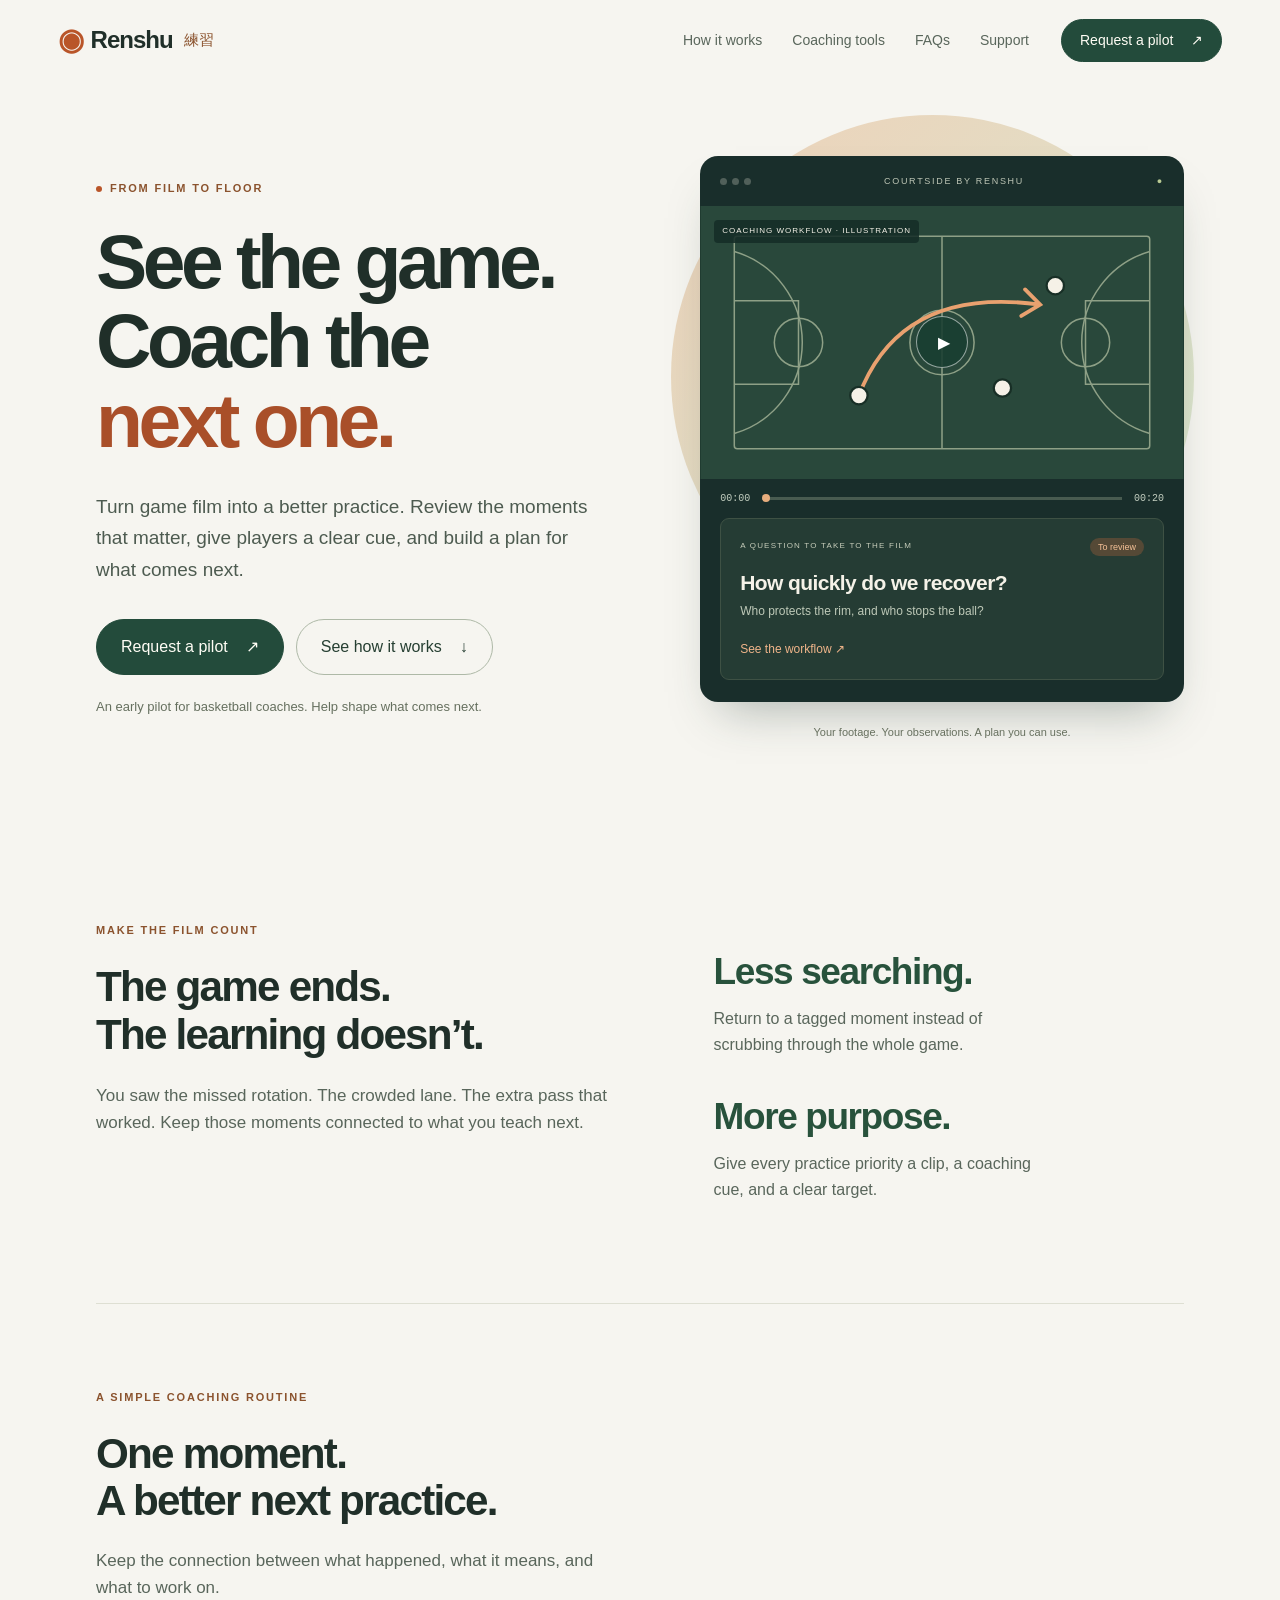
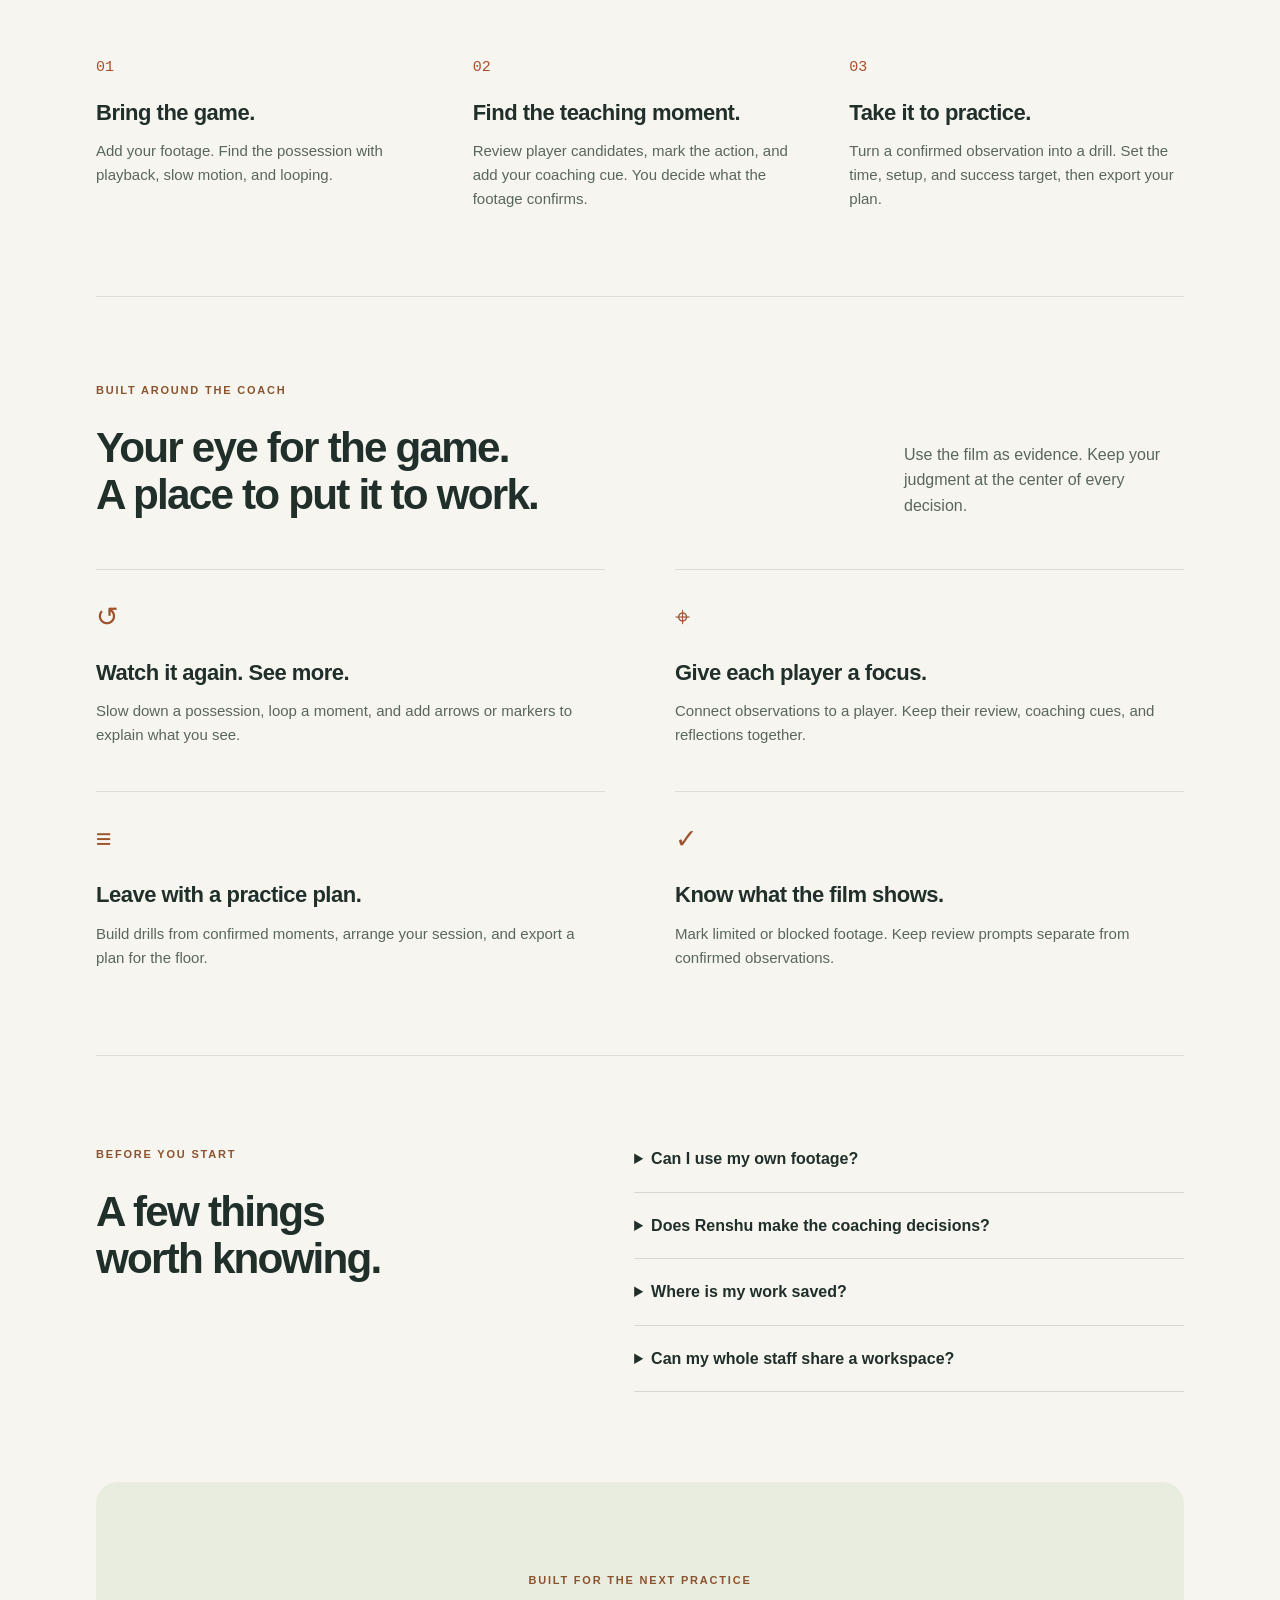
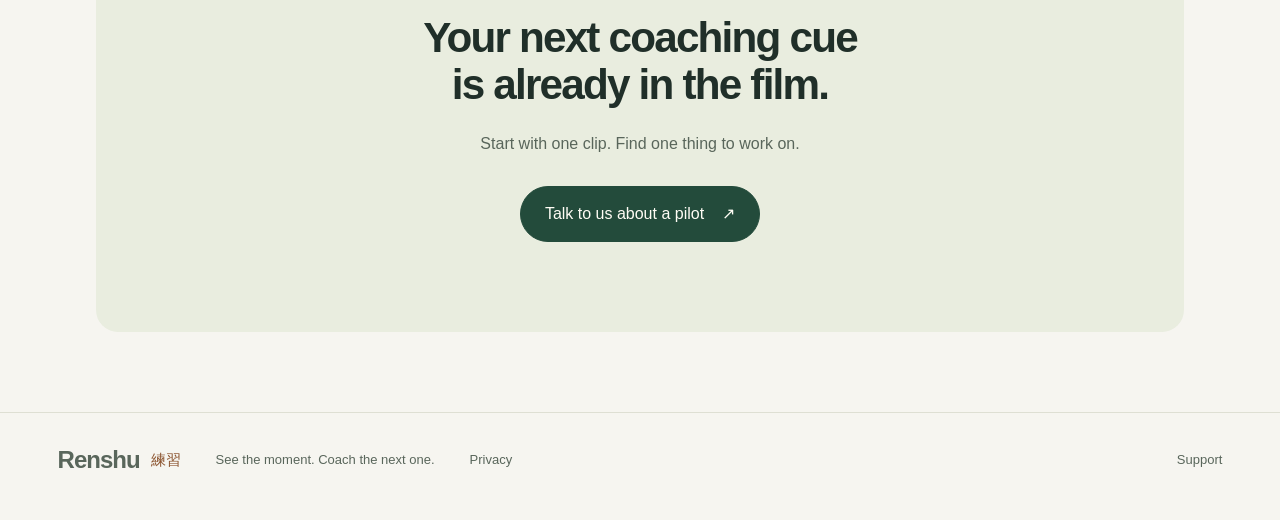
==== commit cd0e221b: "Refresh coaching pilot landing page in Renshu palette" ====
--- a/index.html
+++ b/index.html
@@ -1,261 +1,56 @@
 <!doctype html>
-<html lang="en">
-<head>
-<meta charset="utf-8">
-<meta name="viewport" content="width=device-width, initial-scale=1">
-<title>Renshu — Saturday's game, Tuesday's practice</title>
-<meta name="description" content="Renshu turns ordinary video of a youth basketball game into next week's practice plan.">
-<!-- Store links: replace APP_STORE_URL and GOOGLE_PLAY_URL below (2 of each) once the listings are live. -->
-<link rel="preconnect" href="https://api.fontshare.com">
-<link rel="preconnect" href="https://cdn.fontshare.com" crossorigin>
-<link href="https://api.fontshare.com/v2/css?f[]=satoshi@300,301,400,500,700&display=swap" rel="stylesheet">
-<link href="https://fonts.googleapis.com/css2?family=Noto+Sans+JP:wght@500&text=%E7%B7%B4%E7%BF%92&display=swap" rel="stylesheet">
-<link rel="stylesheet" href="styles.css">
-</head>
-<body>
-<div class="page">
+<html lang="en"><head><meta charset="utf-8"><meta name="viewport" content="width=device-width, initial-scale=1">
+<title>Renshu — See the game. Coach the next one.</title>
+<meta name="description" content="Turn game film into a better practice. Renshu helps basketball coaches review moments, give players a clear cue, and build a plan.">
+<link rel="stylesheet" href="landing.css"></head><body>
+<div class="landing">
 
-<header class="nav">
-<a class="brand" href="index.html">Renshu <span lang="ja">練習</span></a>
-<nav class="nav-links" aria-label="Main">
-<a href="#how">How it works</a>
-<a href="#privacy">Privacy</a>
-<a href="support.html">Support</a>
-</nav>
-<a class="btn btn-outline" href="#download">Download App</a>
-</header>
+    <a class="skip" href="#main">Skip to content</a>
+    <header class="header">
+      <a href="index.html" class="wordmark" aria-label="Renshu home"><span class="brandIcon" aria-hidden="true">◉</span> Renshu<span class="brandJapanese" lang="ja">練習</span></a>
+      <nav aria-label="Main navigation"><a href="#how-it-works">How it works</a><a href="#coaching-tools">Coaching tools</a><a href="#questions">FAQs</a><a href="support.html">Support</a></nav>
+      <a class="primary" href="support.html">Request a pilot <span aria-hidden="true">↗</span></a>
+    </header>
+    <main id="main" class="main">
+      <section class="hero" aria-labelledby="hero-title">
+        <div>
+          <p class="eyebrow"><span></span> FROM FILM TO FLOOR</p>
+          <h1 id="hero-title">See the game.<br />Coach the<br /><em>next one.</em></h1>
+          <p class="intro">Turn game film into a better practice. Review the moments that matter, give players a clear cue, and build a plan for what comes next.</p>
+          <div class="actions"><a class="primary" href="support.html">Request a pilot <span aria-hidden="true">↗</span></a><a class="secondary" href="#how-it-works">See how it works <span aria-hidden="true">↓</span></a></div>
+          <p class="fine">An early pilot for basketball coaches. Help shape what comes next.</p>
+        </div>
+        <figure class="preview">
+          <div class="previewCard">
+            <div class="previewHeader"><span><i></i><i></i><i></i></span><span>COURTSIDE BY RENSHU</span><span class="previewDot">●</span></div>
+            <div class="film"><img src="assets/court-preview.svg" alt="Illustrated basketball court with a coaching arrow" width="1280" height="720" fetchpriority="high" /><span class="filmLabel">COACHING WORKFLOW · ILLUSTRATION</span><a href="support.html" class="playLink" aria-label="Request a coaching pilot">▶</a></div>
+            <div class="previewTimeline"><span>00:00</span><span class="timelineTrack"><i></i></span><span>00:20</span></div>
+            <div class="coachingNote"><div><span class="noteLabel">A QUESTION TO TAKE TO THE FILM</span><span class="reviewLabel">To review</span></div><h2>How quickly do we recover?</h2><p>Who protects the rim, and who stops the ball?</p><a href="#how-it-works">See the workflow <span aria-hidden="true">↗</span></a></div>
+          </div>
+          <figcaption>Your footage. Your observations. A plan you can use.</figcaption>
+        </figure>
+      </section>
 
-<main>
+      <section class="problem" aria-labelledby="problem-title"><div><p class="eyebrow">MAKE THE FILM COUNT</p><h2 id="problem-title">The game ends.<br />The learning doesn’t.</h2><p>You saw the missed rotation. The crowded lane. The extra pass that worked. Keep those moments connected to what you teach next.</p></div><div class="principles"><div><span>Less searching.</span><p>Return to a tagged moment instead of scrubbing through the whole game.</p></div><div><span>More purpose.</span><p>Give every practice priority a clip, a coaching cue, and a clear target.</p></div></div></section>
 
-<section class="hero">
-<h1 class="display"><span>Saturday&rsquo;s game,</span><span class="light">Tuesday&rsquo;s practice.</span></h1>
+      <section id="how-it-works" class="section" aria-labelledby="workflow-title"><p class="eyebrow">A SIMPLE COACHING ROUTINE</p><h2 id="workflow-title">One moment.<br />A better next practice.</h2><p class="sectionIntro">Keep the connection between what happened, what it means, and what to work on.</p><div class="steps"><article><span>01</span><h3>Bring the game.</h3><p>Add your footage. Find the possession with playback, slow motion, and looping.</p></article><article><span>02</span><h3>Find the teaching moment.</h3><p>Review player candidates, mark the action, and add your coaching cue. You decide what the footage confirms.</p></article><article><span>03</span><h3>Take it to practice.</h3><p>Turn a confirmed observation into a drill. Set the time, setup, and success target, then export your plan.</p></article></div></section>
 
-<div class="hero-panel">
-<svg class="play-line" viewBox="0 0 1000 320" preserveAspectRatio="xMidYMid slice" aria-hidden="true" focusable="false">
-<path class="pass" d="M476 254 L622 216"></path>
-<path class="cut" pathLength="1" d="M356 345 C366 240 416 120 522 112 C600 106 610 200 668 204"></path>
-<path class="tip" d="M647 188.7 L668 204 L645.1 216.2"></path>
-<circle class="mark" cx="455" cy="262" r="15"></circle>
-<path class="mark" d="M547 47 l26 26 m0 -26 l-26 26"></path>
-</svg>
-<div class="hero-copy">
-<p class="lede">Renshu turns ordinary video of a youth match into next week's practice plan — so you spend your evenings coaching, not rewatching footage.</p>
-<a class="btn btn-primary" href="#how">See how it works</a>
-<div class="stores">
-<p>For youth basketball coaches.<br>On iPhone and Android.</p>
-<div class="badges">
-<a class="store-badge" href="APP_STORE_URL"><img src="assets/app-store-badge.svg" alt="Download on the App Store" width="144" height="48"></a>
-<a class="store-badge" href="GOOGLE_PLAY_URL"><img src="assets/google-play-badge.png" alt="Get it on Google Play" width="161" height="48"></a>
-</div>
-</div>
-</div>
-</div>
+      <section id="coaching-tools" class="section" aria-labelledby="tools-title"><div class="sectionHeading"><div><p class="eyebrow">BUILT AROUND THE COACH</p><h2 id="tools-title">Your eye for the game.<br />A place to put it to work.</h2></div><p>Use the film as evidence. Keep your judgment at the center of every decision.</p></div><div class="tools">
+        <article><span aria-hidden="true">↺</span><h3>Watch it again. See more.</h3><p>Slow down a possession, loop a moment, and add arrows or markers to explain what you see.</p></article>
+        <article><span aria-hidden="true">⌖</span><h3>Give each player a focus.</h3><p>Connect observations to a player. Keep their review, coaching cues, and reflections together.</p></article>
+        <article><span aria-hidden="true">≡</span><h3>Leave with a practice plan.</h3><p>Build drills from confirmed moments, arrange your session, and export a plan for the floor.</p></article>
+        <article><span aria-hidden="true">✓</span><h3>Know what the film shows.</h3><p>Mark limited or blocked footage. Keep review prompts separate from confirmed observations.</p></article>
+      </div></section>
 
-<div class="phone hero-phone" role="img" aria-label="The Renshu app showing Tuesday's practice plan, Get back on defense, with three drills built from Saturday's game video.">
-<div class="phone-screen" aria-hidden="true">
-<div class="ps-status"><span>9:41</span><i></i></div>
-<div class="ps-top">
-<p class="ps-label">Tuesday practice · 90 min</p>
-<p class="ps-title">Get back on defense</p>
-<svg class="ps-court" viewBox="0 0 240 112" fill="none" stroke="currentColor" stroke-width="1.6" stroke-linecap="round">
-<rect x="1" y="1" width="238" height="110" rx="8"></rect>
-<path d="M92 1v46h56V1"></path>
-<path d="M100 47a20 20 0 0 0 40 0"></path>
-<path d="M34 1v8a86 86 0 0 0 172 0V1"></path>
-<circle cx="120" cy="12" r="4"></circle>
-<g class="team-a"><circle cx="120" cy="66" r="5"></circle><circle cx="82" cy="52" r="5"></circle><circle cx="158" cy="52" r="5"></circle><circle cx="62" cy="22" r="5"></circle><circle cx="178" cy="22" r="5"></circle></g>
-</svg>
-</div>
-<div class="ps-body">
-<p class="ps-label">Drills</p>
-<ol class="ps-list">
-<li><span>1</span>3-on-2 transition recovery</li>
-<li><span>2</span>Closeout &amp; contest</li>
-<li><span>3</span>4-on-4 shell defense</li>
-</ol>
-<p class="ps-note">Built from Saturday's game video</p>
-</div>
-<div class="ps-home"></div>
-</div>
-</div>
-</section>
+      <section id="questions" class="questions" aria-labelledby="questions-title"><div><p class="eyebrow">BEFORE YOU START</p><h2 id="questions-title">A few things<br />worth knowing.</h2></div><div>
+        <details><summary>Can I use my own footage?</summary><p>The pilot lets coaches add recordings, review moments, and build practice plans. Contact us to discuss access and the footage you have permission to use.</p></details>
+        <details><summary>Does Renshu make the coaching decisions?</summary><p>No. Detection helps surface person and ball candidates. You review identities, confirm observations, and choose the coaching focus. Automatic detections do not become confirmed statistics.</p></details>
+        <details><summary>Where is my work saved?</summary><p>The pilot supports a local browser workspace and configured private accounts. Video files stay separate from session exports. We will explain the storage setup before you join; see our <a href="privacy.html">privacy policy</a> for the current policy.</p></details>
+        <details><summary>Can my whole staff share a workspace?</summary><p>Each account has a private workspace. Shared staff membership is not available yet. You can export a session or practice plan to share it deliberately.</p></details>
+      </div></section>
 
-<!-- TODO(human): these three facts are the page's proof. They are true today but generic.
-     Replace them with numbers only the team knows, for example games analysed so far or
-     minutes from upload to a finished plan. Keep each to a number plus a two-line label. -->
-<ul class="facts">
-<li class="fact"><b>1</b><span class="caps-light">Phone, filmed<br>from the stands</span></li>
-<li class="fact"><b>0</b><span class="caps-light">Tripods or<br>special cameras</span></li>
-<li class="fact"><b>3</b><span class="caps-light">Steps from game<br>to practice plan</span></li>
-</ul>
-
-<section class="showcase">
-<div class="showcase-copy">
-<h2 class="h2">From the bleachers<br>to the gym floor</h2>
-<p class="caps-light">Your phone video in.<br>Next week&rsquo;s practice plan out.</p>
-<a class="btn btn-outline" href="#how">How it works</a>
-</div>
-
-<div class="phones" role="img" aria-label="Three Renshu screens: filming a game from the stands, the list of what to work on, and the practice plan.">
-<div class="phone">
-<div class="phone-screen screen-film" aria-hidden="true">
-<div class="pf-rec"><i></i>REC</div>
-<svg class="court" viewBox="0 0 200 250" fill="none" stroke="currentColor" stroke-width="2">
-<rect x="4" y="4" width="192" height="242" rx="3"></rect>
-<path d="M72 4v70h56V4"></path>
-<circle cx="100" cy="74" r="24"></circle>
-<path d="M22 4v30a78 78 0 0 0 156 0V4"></path>
-<path d="M86 14h28"></path>
-<circle cx="100" cy="22" r="6"></circle>
-<path d="M70 246a30 30 0 0 1 60 0"></path>
-<g class="team-a"><circle cx="100" cy="152" r="7"></circle><circle cx="40" cy="112" r="7"></circle><circle cx="160" cy="112" r="7"></circle><circle cx="58" cy="40" r="7"></circle><circle cx="140" cy="62" r="7"></circle></g>
-<g class="team-b"><circle cx="100" cy="128" r="6"></circle><circle cx="54" cy="96" r="6"></circle><circle cx="146" cy="96" r="6"></circle><circle cx="74" cy="52" r="6"></circle><circle cx="126" cy="76" r="6"></circle></g>
-</svg>
-<div class="pf-shutter"></div>
-</div>
-</div>
-<div class="phone">
-<div class="phone-screen" aria-hidden="true">
-<div class="ps-status"><span>9:41</span><i></i></div>
-<div class="ps-top">
-<p class="ps-label">Saturday's game</p>
-<p class="ps-title">What to work on</p>
-</div>
-<div class="ps-body">
-<ul class="ps-list">
-<li class="is-top"><div>Getting back on defense<small>Start here</small></div></li>
-<li><div>Closing out on shooters</div></li>
-<li><div>Help-side positioning</div></li>
-</ul>
-</div>
-<div class="ps-home"></div>
-</div>
-</div>
-<div class="phone">
-<div class="phone-screen" aria-hidden="true">
-<div class="ps-status"><span>9:41</span><i></i></div>
-<div class="ps-top">
-<p class="ps-label">Tuesday practice · 90 min</p>
-<p class="ps-title">Get back on defense</p>
-</div>
-<div class="ps-body">
-<ol class="ps-list">
-<li><span>1</span>3-on-2 transition recovery</li>
-<li><span>2</span>Closeout &amp; contest</li>
-<li><span>3</span>4-on-4 shell defense</li>
-</ol>
-</div>
-<div class="ps-home"></div>
-</div>
-</div>
-</div>
-</section>
-
-<section class="section" id="how">
-<div class="section-head">
-<h2 class="h2"><span>Three steps,</span><span class="light">no rewatching.</span></h2>
-<p class="caps-light">Starting with youth<br>basketball in Tokyo</p>
-</div>
-<ol class="steps">
-<li class="step">
-<span class="step-num">01</span>
-<div>
-<h3>Film Saturday's game</h3>
-<p>Record from the stands on any phone. No special camera or tripod required.</p>
-</div>
-</li>
-<li class="step">
-<span class="step-num">02</span>
-<div>
-<h3>Renshu reviews it</h3>
-<p>The app spots what your team needs to work on, so you don't have to rewatch the whole game.</p>
-</div>
-</li>
-<li class="step">
-<span class="step-num">03</span>
-<div>
-<h3>Run Tuesday's practice</h3>
-<p>Get a ready-to-run practice plan with drills matched to what happened on the court.</p>
-</div>
-</li>
-</ol>
-</section>
-
-<section class="section privacy" id="privacy">
-<div class="privacy-copy">
-<h2 class="h2"><span>Their game,</span><span class="light">their footage.</span></h2>
-<p>Game video shows children. Here is what happens to it, in plain words.</p>
-<a class="btn btn-outline" href="privacy.html">Read the privacy policy</a>
-</div>
-<div>
-<ul class="promises">
-<li>
-<svg viewBox="0 0 28 28" fill="none" stroke="currentColor" stroke-width="1.5" stroke-linecap="round" stroke-linejoin="round" aria-hidden="true"><circle cx="14" cy="14" r="13"></circle><path d="M8.5 14.5l3.6 3.6 7.4-8"></path></svg>
-<div>
-<h3>Never sold, never used for ads</h3>
-<p>We do not sell personal information, and we do not use uploaded video for advertising.</p>
-</div>
-</li>
-<li>
-<svg viewBox="0 0 28 28" fill="none" stroke="currentColor" stroke-width="1.5" stroke-linecap="round" stroke-linejoin="round" aria-hidden="true"><circle cx="14" cy="14" r="13"></circle><path d="M8.5 14.5l3.6 3.6 7.4-8"></path></svg>
-<div>
-<h3>Only for your team</h3>
-<p>Video is used only to produce analysis for your team. It is not shared with other teams or made public.</p>
-</div>
-</li>
-<li>
-<svg viewBox="0 0 28 28" fill="none" stroke="currentColor" stroke-width="1.5" stroke-linecap="round" stroke-linejoin="round" aria-hidden="true"><circle cx="14" cy="14" r="13"></circle><path d="M8.5 14.5l3.6 3.6 7.4-8"></path></svg>
-<div>
-<h3>Yours to delete</h3>
-<p>You can delete your video and your account at any time.</p>
-</div>
-</li>
-</ul>
-<p class="privacy-note">Before you film, make sure you have permission from your club, school, or the players' guardians.</p>
-</div>
-</section>
-
-<section class="section" aria-labelledby="faq-title">
-<div class="section-head">
-<h2 class="h2" id="faq-title"><span>Good</span><span class="light">to know.</span></h2>
-</div>
-<div class="faq-list">
-<details>
-<summary>What video works best?</summary>
-<p>Any phone video of the full game, recorded from the stands. Try to keep as much of the court in frame as you can.</p>
-</details>
-<details>
-<summary>How do I delete my video or account?</summary>
-<p>Email us from the address on your account and we'll delete it. See our <a href="privacy.html">Privacy Policy</a> for details.</p>
-</details>
-<details>
-<summary>Which sports are supported?</summary>
-<p>Renshu is starting with youth basketball in Tokyo.</p>
-</details>
-</div>
-<p class="faq-more">More questions? Visit <a href="support.html">Support</a>.</p>
-</section>
-
-<section class="cta" id="download">
-<h2 class="display"><span>Film Saturday.</span><span class="light">Coach Tuesday.</span></h2>
-<p>Get Renshu on your phone.</p>
-<div class="badges">
-<a class="store-badge" href="APP_STORE_URL"><img src="assets/app-store-badge.svg" alt="Download on the App Store" width="144" height="48"></a>
-<a class="store-badge" href="GOOGLE_PLAY_URL"><img src="assets/google-play-badge.png" alt="Get it on Google Play" width="161" height="48"></a>
-</div>
-</section>
-
-</main>
-
-<footer class="footer">
-<div class="footer-row">
-<span>© 2026 Renshu</span>
-<span class="footer-links"><a href="support.html">Support</a><a href="privacy.html">Privacy Policy</a></span>
-<a href="mailto:ohkubo@engineering.upenn.edu">ohkubo@engineering.upenn.edu</a>
-</div>
-<p class="legal">Apple and the Apple logo are trademarks of Apple Inc. App Store is a service mark of Apple Inc. Google Play and the Google Play logo are trademarks of Google LLC.</p>
-</footer>
-
-</div>
-</body>
-</html>
+      <section class="closing"><p class="eyebrow">BUILT FOR THE NEXT PRACTICE</p><h2>Your next coaching cue<br />is already in the film.</h2><p>Start with one clip. Find one thing to work on.</p><a class="primary" href="support.html">Talk to us about a pilot <span aria-hidden="true">↗</span></a></section>
+    </main>
+    <footer class="footer"><a class="wordmark" href="index.html">Renshu <span class="brandJapanese" lang="ja">練習</span></a><p>See the moment. Coach the next one.</p><a href="privacy.html">Privacy</a><a href="support.html">Support</a></footer>
+  </div>
+</body></html>
--- a/landing.css
+++ b/landing.css
@@ -0,0 +1,126 @@
+* { box-sizing: border-box; }
+body { margin: 0; }
+a { color: inherit; }
+.landing { background: #f6f5f0; color: #202f29; font-family: -apple-system, BlinkMacSystemFont, 'Segoe UI', sans-serif; font-size: 16px; line-height: 1.6; }
+.landing a { text-decoration: none; }
+.landing a:focus-visible, .landing summary:focus-visible { outline: 3px solid #b95529; outline-offset: 5px; }
+.landing h1, .landing h2, .landing h3, .landing p { margin: 0; }
+.landing h2 { font-size: clamp(32px, 3.3vw, 46px); font-weight: 600; line-height: 1.12; letter-spacing: -1.8px; }
+.landing h3 { font-size: 22px; font-weight: 600; line-height: 1.3; letter-spacing: -.5px; }
+.skip { position: absolute; top: -80px; left: 20px; z-index: 20; padding: 12px; background: white; }
+.skip:focus { top: 12px; }
+.header { max-width: 1440px; min-height: 80px; margin: auto; padding: 16px 4.5%; display: flex; align-items: center; gap: 32px; }
+.wordmark { display: inline-flex; align-items: center; gap: 8px; font-size: 24px; font-weight: 650; letter-spacing: -1px; }
+.brandIcon { color: #b95529; font-size: 30px; line-height: 1; }
+.brandJapanese { color: #8b532e; font-size: 15px; font-weight: 500; letter-spacing: 0; margin-left: 3px; }
+.header nav { display: flex; gap: 30px; margin-left: auto; color: #59665b; font-size: 14px; }
+.header nav a:hover, .footer a:hover { color: #a24d25; }
+.primary, .secondary { display: inline-flex; align-items: center; justify-content: center; gap: 18px; border-radius: 100px; padding: 15px 24px; font-size: 16px; font-weight: 500; line-height: 1.5; transition: background .15s; }
+.landing .primary { background: #234b3b; color: #fffdf5; border: 1px solid #234b3b; }
+.landing .primary:hover { background: #15362a; }
+.secondary { border: 1px solid #aeb9a7; color: #263f32; }
+.secondary:hover { background: #eaece0; }
+.header .primary { font-size: 14px; padding: 10px 18px; }
+.landing .main { width: min(1088px, calc(100% - 80px)); margin: 0 auto; padding: 0; min-height: 0; }
+.hero { display: grid; grid-template-columns: 1.1fr 1fr; gap: 72px; align-items: center; padding: 76px 0 115px; }
+.eyebrow { display: flex; align-items: center; gap: 8px; color: #8b532e; font-size: 11px; font-weight: 650; letter-spacing: 1.8px; margin-bottom: 24px !important; }
+.eyebrow > span { width: 6px; height: 6px; border-radius: 50%; background: #b95529; }
+.hero h1 { font-size: clamp(56px, 6vw, 84px); font-weight: 600; line-height: 1.04; letter-spacing: -4.5px; }
+.hero h1 em { font-style: normal; color: #a94f29; }
+.intro { font-size: 19px; line-height: 1.65; margin-top: 30px !important; color: #4d5b50; max-width: 510px; }
+.actions { display: flex; gap: 12px; flex-wrap: wrap; margin: 34px 0 22px; }
+.fine { color: #66705f; font-size: 13px; max-width: 450px; }
+.preview { position: relative; margin: 0; min-width: 0; }
+.preview::before { content: ''; position: absolute; width: 108%; aspect-ratio: 1; left: -6%; top: -7%; border-radius: 50%; background: linear-gradient(135deg, #eed2b9, #dbe4cc 80%); }
+.previewCard { position: relative; overflow: hidden; border-radius: 18px; background: #192e2b; color: #f5f2e8; box-shadow: 0 26px 46px -20px #253b3559; }
+.previewHeader { display: flex; justify-content: space-between; align-items: center; gap: 10px; padding: 18px 20px; font-size: 9px; letter-spacing: 1.7px; color: #bdc5b5; }
+.previewHeader > span:first-child { display: flex; gap: 5px; }
+.previewHeader i { width: 7px; height: 7px; border-radius: 50%; background: #51605a; }
+.previewDot { color: #b9ca93; }
+.film { position: relative; background: #10231c; }
+.film img { width: 100%; height: auto; aspect-ratio: 16/9; object-fit: cover; display: block; }
+.filmLabel { position: absolute; left: 14px; top: 14px; background: #152d27df; color: #f5f2e8; padding: 5px 8px; border-radius: 4px; font-size: 8px; letter-spacing: 1px; }
+.playLink { position: absolute; top: 50%; left: 50%; transform: translate(-50%, -50%); border: 1px solid #ffffff88; border-radius: 50%; width: 52px; height: 52px; display: grid; place-items: center; padding-left: 3px; background: #183e32df; color: white; }
+.previewTimeline { display: flex; align-items: center; gap: 12px; padding: 14px 20px; font: 10px ui-monospace, monospace; color: #c2cdbf; }
+.timelineTrack { background: #485b50; height: 3px; flex: 1; }
+.timelineTrack i { display: block; height: 8px; width: 8px; background: #e7ad7d; border-radius: 50%; margin-top: -3px; }
+.coachingNote { margin: 0 20px 22px; padding: 19px; background: #253c34; border: 1px solid #3e5144; border-radius: 9px; }
+.coachingNote > div { display: flex; justify-content: space-between; align-items: center; gap: 10px; }
+.noteLabel { color: #c7cdbb; font-size: 8px; letter-spacing: 1.2px; }
+.reviewLabel { color: #f4c097; background: #554936; border-radius: 20px; padding: 2px 8px; font-size: 9px; white-space: nowrap; }
+.coachingNote h2 { font-size: 21px; letter-spacing: -.6px; margin: 15px 0 8px; }
+.coachingNote p { font-size: 12px; color: #bec9b8; }
+.coachingNote a { display: inline-block; margin-top: 18px; color: #f0b58a; font-size: 12px; }
+.preview figcaption { position: relative; text-align: center; color: #67705f; font-size: 11px; margin: 22px 0 0; }
+.problem { display: grid; grid-template-columns: 1.1fr 1fr; gap: 100px; padding: 65px 0 100px; }
+.problem > div > p:last-child { color: #59665b; margin-top: 24px; font-size: 17px; }
+.principles { padding-top: 20px; }
+.principles > div + div { margin-top: 30px; }
+.principles span { font-size: 37px; font-weight: 550; letter-spacing: -1.4px; color: #28523c; }
+.principles p { color: #59665b; max-width: 330px; margin-top: 5px; }
+.section { padding: 85px 0; border-top: 1px solid #dedfd3; scroll-margin-top: 30px; }
+.sectionIntro { max-width: 510px; margin-top: 22px !important; color: #59665b; font-size: 17px; }
+.steps { display: grid; grid-template-columns: repeat(3, 1fr); gap: 42px; margin-top: 52px; }
+.steps article > span { color: #a94f29; font: 15px ui-monospace, monospace; }
+.steps h3 { margin: 20px 0 12px; }
+.steps p, .tools p { color: #59665b; font-size: 15px; }
+.sectionHeading { display: flex; justify-content: space-between; align-items: end; gap: 50px; }
+.sectionHeading > p { max-width: 280px; color: #59665b; }
+.tools { display: grid; grid-template-columns: repeat(2, 1fr); gap: 44px 70px; margin-top: 50px; }
+.tools article { border-top: 1px solid #dedfd3; padding-top: 26px; }
+.tools article > span { display: inline-block; font-size: 27px; color: #9b542e; margin-bottom: 20px; }
+.tools h3 { margin-bottom: 12px; }
+.questions { display: grid; grid-template-columns: 1fr 1.2fr; gap: 80px; padding: 90px 0; border-top: 1px solid #dedfd3; scroll-margin-top: 30px; }
+.questions details { border-bottom: 1px solid #d7dbce; padding: 20px 0; }
+.questions details:first-child { padding-top: 0; }
+.questions summary { cursor: pointer; font-size: 16px; font-weight: 550; }
+.questions details p { color: #59665b; font-size: 14px; padding: 16px 0 0; }
+.closing { text-align: center; padding: 90px 24px; background: #e9eddf; border-radius: 22px; margin: 0 0 80px; }
+.closing .eyebrow { justify-content: center; }
+.closing p:not(.eyebrow) { color: #59665b; margin: 22px 0 30px; }
+.footer { max-width: 1310px; margin: auto; padding: 28px 4.5% 40px; display: flex; align-items: center; gap: 35px; border-top: 1px solid #dedfd3; font-size: 13px; color: #59665b; }
+.footer > a:last-child { margin-left: auto; }
+@media (max-width: 1000px) {
+  .hero { gap: 35px; }
+  .hero h1 { font-size: 65px; letter-spacing: -3px; }
+  .header nav { gap: 18px; }
+  .problem { gap: 50px; }
+  .questions { gap: 40px; }
+  .noteLabel { letter-spacing: .4px; }
+}
+@media (max-width: 760px) {
+  .header { gap: 16px; padding: 16px 24px; flex-wrap: wrap; }
+  .header nav { order: 3; width: 100%; justify-content: center; gap: 32px; margin: 0; padding-top: 8px; }
+  .header > .primary { margin-left: auto; padding: 10px 14px; font-size: 12px; }
+  .landing .main { width: calc(100% - 48px); }
+  .hero { grid-template-columns: 1fr; padding: 50px 0 65px; gap: 70px; }
+  .hero h1 { font-size: clamp(52px, 10vw, 76px); }
+  .intro { font-size: 17px; }
+  .actions { gap: 10px; }
+  .primary, .secondary { font-size: 14px; padding: 13px 18px; }
+  .preview { max-width: 470px; width: 100%; margin: auto; }
+  .preview::before { width: 100%; left: 0; }
+  .problem, .questions { grid-template-columns: 1fr; gap: 35px; padding: 60px 0; }
+  .principles { display: grid; grid-template-columns: 1fr 1fr; gap: 24px; }
+  .principles > div + div { margin-top: 0; }
+  .principles span { font-size: 27px; }
+  .principles p { font-size: 14px; }
+  .section { padding: 60px 0; }
+  .steps { grid-template-columns: 1fr; gap: 32px; margin-top: 35px; }
+  .steps h3 { margin-top: 10px; }
+  .sectionHeading { display: block; }
+  .sectionHeading > p { max-width: 100%; margin-top: 24px; }
+  .tools { gap: 32px; }
+  .closing { padding: 55px 20px; margin-bottom: 50px; }
+  .footer { flex-wrap: wrap; padding: 25px 24px; gap: 16px; }
+  .footer p { width: 100%; order: 3; }
+}
+@media (max-width: 420px) {
+  .brandJapanese { display: none; }
+  .header nav { gap: 22px; font-size: 13px; }
+  .tools { grid-template-columns: 1fr; }
+  .coachingNote { padding: 14px; margin: 0 14px 16px; }
+  .coachingNote h2 { font-size: 20px; }
+}
+@media (prefers-reduced-motion: reduce) { .primary, .secondary { transition: none; } }
+.authPage { min-height: 100vh; display: flex; flex-direction: column; align-items: center; justify-content: center; gap: 30px; padding: 30px 20px; background: #f6f5f0; }
